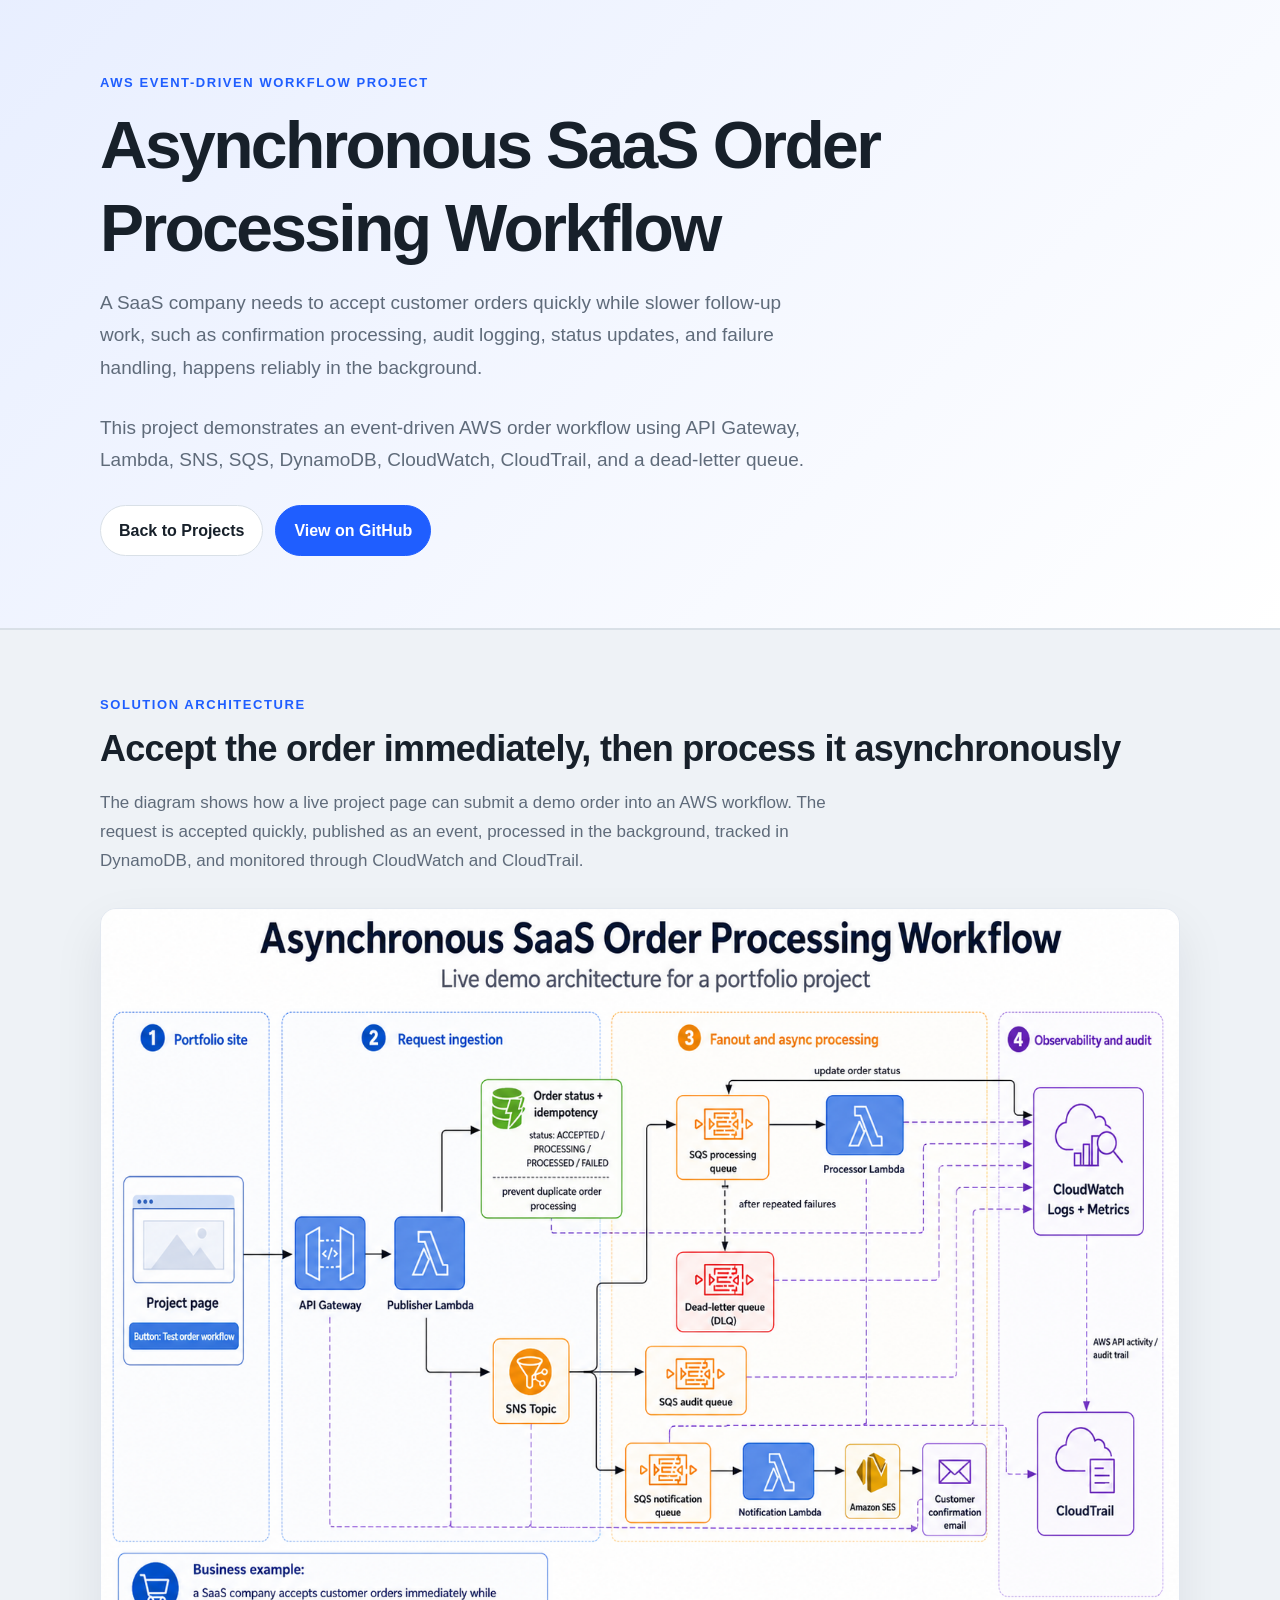
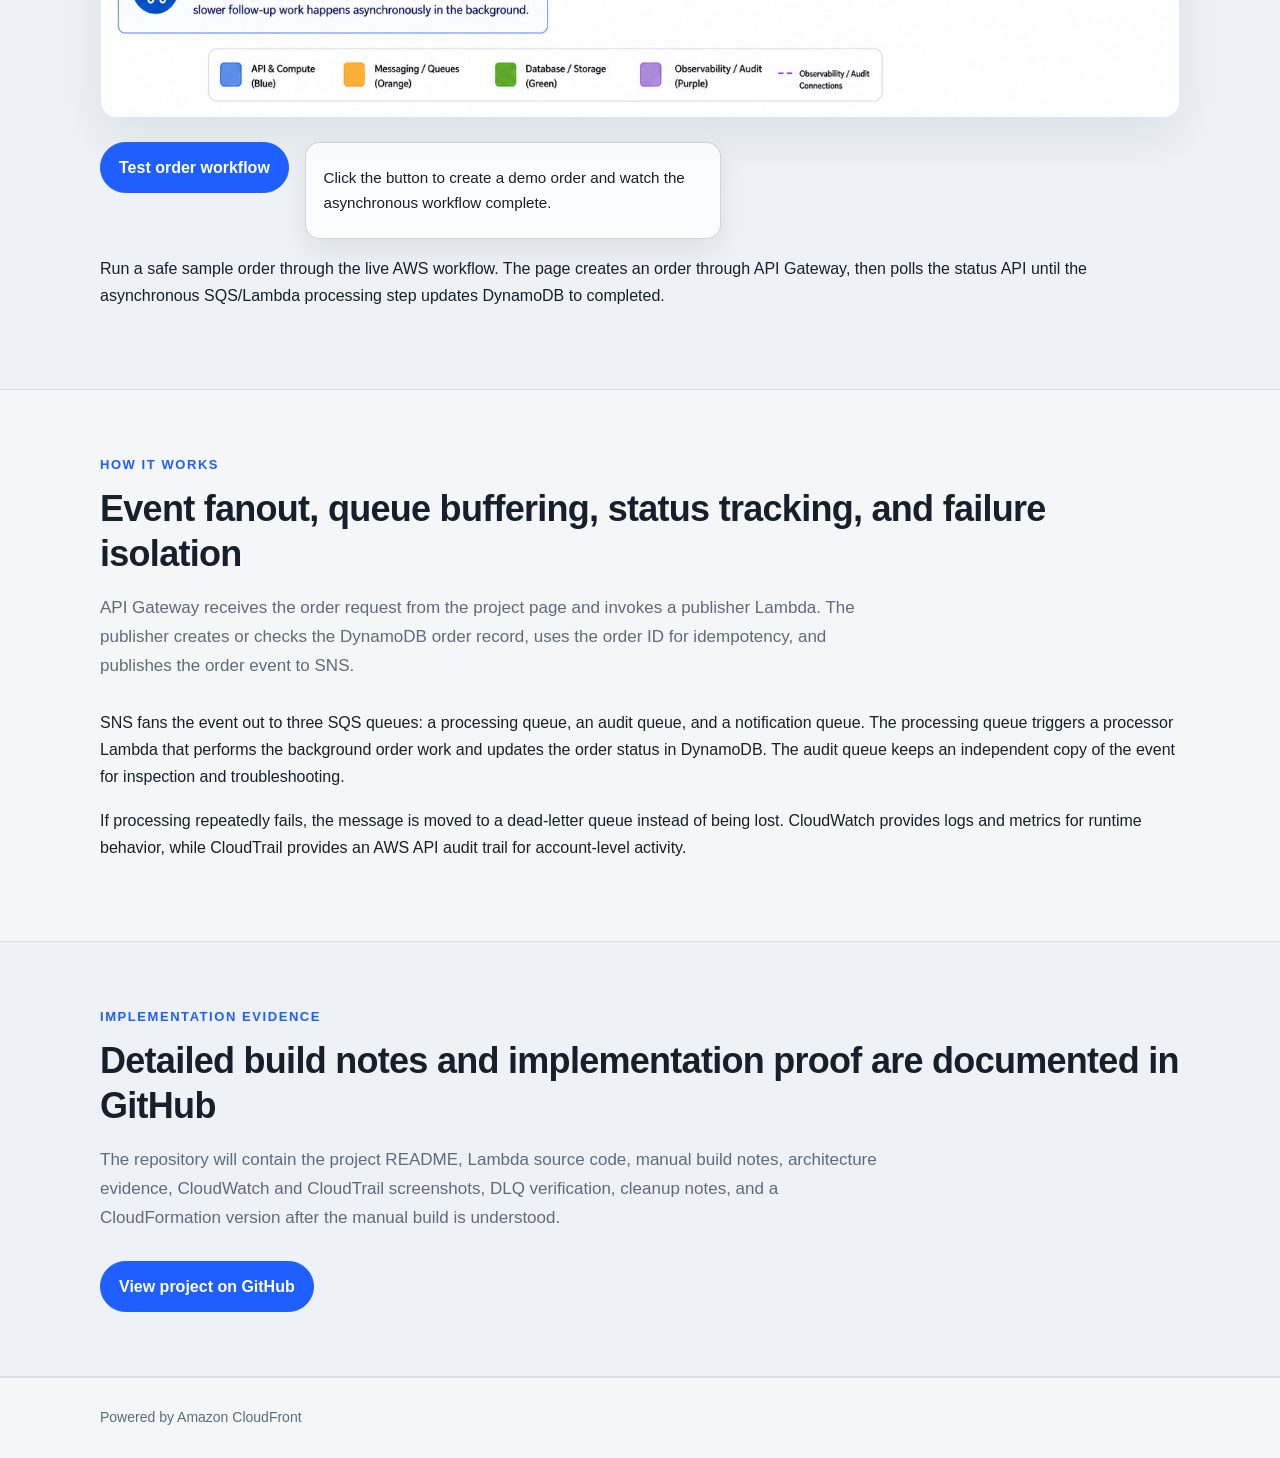
==== website/projects/event-driven-order-processing-workflow/index.html @ 8856a50b "Normalize project 3 page text styling" ====
<!DOCTYPE html>
<html lang="en">
<head>
  <meta charset="UTF-8">
  <meta name="viewport" content="width=device-width, initial-scale=1.0">
  <title>Asynchronous SaaS Order Processing Workflow | AWS / Cloud Operations Portfolio</title>
  <link rel="stylesheet" href="../../style.css">








<style>
  .workflow-demo-panel {
    display: flex;
    align-items: flex-start;
    gap: 1rem;
    flex-wrap: wrap;
    margin: 1.5rem 0 1rem;
  }

  .workflow-demo-button {
    appearance: none;
    border: 0;
    border-radius: 999px;
    background: #2563eb;
    color: #ffffff;
    padding: 0.85rem 1.25rem;
    font: inherit;
    font-size: 0.95rem;
    font-weight: 800;
    line-height: 1;
    cursor: pointer;
    box-shadow: 0 10px 22px rgba(37, 99, 235, 0.24);
    white-space: nowrap;
  }

  .workflow-demo-button:hover {
    background: #1d4ed8;
  }

  .workflow-demo-button:disabled {
    opacity: 0.72;
    cursor: wait;
  }

  .workflow-demo-result {
    width: min(100%, 26rem);
    padding: 1rem 1.1rem;
    border: 1px solid rgba(148, 163, 184, 0.45);
    border-radius: 0.9rem;
    background: rgba(255, 255, 255, 0.78);
    box-shadow: 0 12px 28px rgba(15, 23, 42, 0.08);
  }

  .workflow-demo-result p {
    margin: 0.35rem 0;
    font-size: 0.95rem;
  }

  .demo-result-strong {
    color: #0f172a;
    font-weight: 800;
  }

  .demo-result-error {
    color: #b91c1c;
    font-weight: 700;
  }

  @media (max-width: 720px) {
    .workflow-demo-panel {
      display: block;
    }

    .workflow-demo-button,
    .workflow-demo-result {
      width: 100%;
    }

    .workflow-demo-result {
      margin-top: 0.85rem;
    }
  }
</style>


<style>
  body .project-section p,
  body .project-section li {
    color: var(--muted) !important;
    font-size: 1rem !important;
    line-height: 1.75 !important;
  }

  body .project-section p + p {
    margin-top: 1.35rem !important;
  }
</style>

</head>
<body>
  <header class="site-header">
    <div class="container">
      <p class="eyebrow">AWS Event-Driven Workflow Project</p>

      <h1>Asynchronous SaaS Order Processing Workflow</h1>

      <p class="lead">
        A SaaS company needs to accept customer orders quickly while slower follow-up work,
        such as confirmation processing, audit logging, status updates, and failure handling,
        happens reliably in the background.
      </p>

      <p class="lead">
        This project demonstrates an event-driven AWS order workflow using API Gateway, Lambda,
        SNS, SQS, DynamoDB, CloudWatch, CloudTrail, and a dead-letter queue.
      </p>

      <div class="hero-actions">
        <a href="../../index.html#projects" class="button secondary">Back to Projects</a>
        <a
          href="https://github.com/lisochronal-glitch/cloud-operations-sprint/tree/main/projects/event-driven-order-processing-workflow"
          class="button primary"
          target="_blank"
          rel="noopener noreferrer"
        >
          View on GitHub
        </a>
      </div>
    </div>
  </header>

  <main>
    <section class="section muted">
      <div class="container">
        <p class="section-label">SOLUTION ARCHITECTURE</p>
        <h2>Accept the order immediately, then process it asynchronously</h2>

        <p class="section-intro">
          The diagram shows how a live project page can submit a demo order into an AWS workflow.
          The request is accepted quickly, published as an event, processed in the background,
          tracked in DynamoDB, and monitored through CloudWatch and CloudTrail.
        </p>

        <img
          src="asynchronous-saas-order-processing-workflow.png"
          alt="Asynchronous SaaS order processing workflow architecture diagram"
          class="project-diagram"
        >

        <div class="workflow-demo-panel">
          <button id="project3-demo-button" class="workflow-demo-button" type="button">
            Test order workflow
          </button>

          <div id="project3-demo-result" class="workflow-demo-result" aria-live="polite">
            <p>Click the button to create a demo order and watch the asynchronous workflow complete.</p>
          </div>
        </div>

        <p>
          Run a safe sample order through the live AWS workflow. The page creates an order through API Gateway,
          then polls the status API until the asynchronous SQS/Lambda processing step updates DynamoDB to completed.
        </p>
      </div>
    </section>

    <section class="section">
      <div class="container">
        <p class="section-label">HOW IT WORKS</p>
        <h2>Event fanout, queue buffering, status tracking, and failure isolation</h2>

        <p class="section-intro">
          API Gateway receives the order request from the project page and invokes a publisher Lambda.
          The publisher creates or checks the DynamoDB order record, uses the order ID for idempotency,
          and publishes the order event to SNS.
        </p>

        <p>
          SNS fans the event out to three SQS queues: a processing queue, an audit queue, and a notification queue. The processing queue triggers a processor Lambda
          that performs the background order work and updates the order status in DynamoDB. The audit
          queue keeps an independent copy of the event for inspection and troubleshooting.
        </p>

        <p>
          If processing repeatedly fails, the message is moved to a dead-letter queue instead of being
          lost. CloudWatch provides logs and metrics for runtime behavior, while CloudTrail provides
          an AWS API audit trail for account-level activity.
        </p>
      </div>
    </section>

    <section class="section muted" id="github">
      <div class="container">
        <p class="section-label">IMPLEMENTATION EVIDENCE</p>
        <h2>Detailed build notes and implementation proof are documented in GitHub</h2>

        <p class="section-intro">
          The repository will contain the project README, Lambda source code, manual build notes,
          architecture evidence, CloudWatch and CloudTrail screenshots, DLQ verification, cleanup
          notes, and a CloudFormation version after the manual build is understood.
        </p>

        <a
          href="https://github.com/lisochronal-glitch/cloud-operations-sprint/tree/main/projects/event-driven-order-processing-workflow"
          class="button primary"
          target="_blank"
          rel="noopener noreferrer"
        >
          View project on GitHub
        </a>
      </div>
    </section>
  </main>

  <footer class="site-footer">
    <div class="container">
      <p>Powered by Amazon CloudFront</p>
    </div>
  </footer>

<script>
  const project3ApiBaseUrl = "https://4grisgfd4l.execute-api.ap-northeast-1.amazonaws.com";
  const project3DemoEnabled = true;

  const project3DemoButton = document.getElementById("project3-demo-button");
  const project3DemoResult = document.getElementById("project3-demo-result");

  function setProject3DemoHtml(lines, isError = false) {
    project3DemoResult.innerHTML = "";
    for (const line of lines) {
      const paragraph = document.createElement("p");
      paragraph.textContent = line.text;
      if (line.strong) paragraph.classList.add("demo-result-strong");
      if (isError) paragraph.classList.add("demo-result-error");
      project3DemoResult.appendChild(paragraph);
    }
  }

  function createDemoOrderId() {
    const randomPart = Math.random().toString(16).slice(2, 8).toUpperCase();
    return `ORD-WEB-${Date.now()}-${randomPart}`;
  }

  async function createDemoOrder(orderId) {
    const response = await fetch(`${project3ApiBaseUrl}/orders`, {
      method: "POST",
      headers: {
        "Content-Type": "application/json"
      },
      body: JSON.stringify({
        orderId,
        idempotencyKey: orderId,
        items: [
          {
            name: "Demo SaaS order from live portfolio page",
            quantity: 1
          }
        ]
      })
    });

    const data = await response.json();

    if (!response.ok) {
      throw new Error(data.message || "Failed to create demo order.");
    }

    return data;
  }

  async function getDemoOrderStatus(orderId) {
    const response = await fetch(`${project3ApiBaseUrl}/orders/${encodeURIComponent(orderId)}`);
    const data = await response.json();

    if (!response.ok) {
      throw new Error(data.message || "Failed to retrieve demo order status.");
    }

    return data;
  }

  async function waitForWorkflowCompletion(orderId) {
    for (let attempt = 1; attempt <= 10; attempt += 1) {
      const status = await getDemoOrderStatus(orderId);

      setProject3DemoHtml([
        { text: "Order confirmed.", strong: true },
        { text: `Order ID: ${orderId}` },
        { text: `Order status: ${status.orderStatus || "UNKNOWN"}` },
        { text: `Background workflow: ${status.backgroundStatus || "UNKNOWN"}` }
      ]);

      if (status.backgroundStatus === "COMPLETED") {
        return status;
      }

      await new Promise((resolve) => setTimeout(resolve, 1500));
    }

    throw new Error("The order was created, but the background workflow did not complete before polling ended.");
  }

  if (project3DemoButton && project3DemoResult) {
    project3DemoButton.addEventListener("click", async () => {
      if (!project3DemoEnabled) {
        setProject3DemoHtml([
          { text: "The live demo is temporarily disabled." }
        ]);
        return;
      }

      const originalButtonText = project3DemoButton.textContent;
      const orderId = createDemoOrderId();

      project3DemoButton.disabled = true;
      project3DemoButton.textContent = "Creating demo order...";

      try {
        setProject3DemoHtml([
          { text: "Creating demo order..." },
          { text: `Order ID: ${orderId}` }
        ]);

        const createdOrder = await createDemoOrder(orderId);

        setProject3DemoHtml([
          { text: "Order confirmed.", strong: true },
          { text: `Order ID: ${createdOrder.orderId || orderId}` },
          { text: `Order status: ${createdOrder.orderStatus || "CONFIRMED"}` },
          { text: `Background workflow: ${createdOrder.backgroundStatus || "PENDING"}` }
        ]);

        await waitForWorkflowCompletion(createdOrder.orderId || orderId);

      } catch (error) {
        setProject3DemoHtml([
          { text: "Demo request failed." },
          { text: error.message }
        ], true);

      } finally {
        project3DemoButton.disabled = false;
        project3DemoButton.textContent = originalButtonText;
      }
    });
  }
</script>

</body>
</html>
---- website/style.css ----
:root {
  --bg: #f4f6f8;
  --panel: #ffffff;
  --text: #17202a;
  --muted: #5f6b7a;
  --line: #d9e0e7;
  --accent: #1f5eff;
  --accent-dark: #1645b8;
  --soft-accent: #eaf0ff;
  --success: #1f8f55;
  --shadow: 0 12px 30px rgba(23, 32, 42, 0.08);
}

* {
  box-sizing: border-box;
}

html {
  scroll-behavior: smooth;
}

body {
  margin: 0;
  font-family: -apple-system, BlinkMacSystemFont, "Segoe UI", "Noto Sans JP", "Hiragino Kaku Gothic ProN", Meiryo, sans-serif;
  background: var(--bg);
  color: var(--text);
  line-height: 1.7;
}

a {
  color: var(--accent);
  text-decoration: none;
}

a:hover {
  text-decoration: underline;
}

a:focus-visible,
button:focus-visible {
  outline: 3px solid rgba(31, 94, 255, 0.28);
  outline-offset: 3px;
}

.container {
  width: min(1080px, calc(100% - 40px));
  margin: 0 auto;
}

.site-header {
  background:
    linear-gradient(135deg, rgba(31, 94, 255, 0.10), rgba(255, 255, 255, 0.85)),
    var(--panel);
  border-bottom: 1px solid var(--line);
  padding: 72px 0;
}

.header-grid {
  display: grid;
  grid-template-columns: 1.6fr 0.9fr;
  gap: 36px;
  align-items: center;
}

.top-line {
  display: flex;
  align-items: center;
  justify-content: space-between;
  gap: 16px;
  flex-wrap: wrap;
  margin-bottom: 12px;
}

.eyebrow,
.section-label {
  margin: 0 0 10px;
  color: var(--accent);
  font-size: 13px;
  font-weight: 800;
  letter-spacing: 0.12em;
  text-transform: uppercase;
}

.top-line .eyebrow {
  margin-bottom: 0;
}

.language-switch {
  display: inline-flex;
  align-items: center;
  gap: 3px;
  padding: 3px;
  background: rgba(255, 255, 255, 0.82);
  border: 1px solid var(--line);
  border-radius: 999px;
  box-shadow: 0 6px 18px rgba(23, 32, 42, 0.06);
}

.lang-button {
  border: 0;
  border-radius: 999px;
  padding: 6px 11px;
  background: transparent;
  color: var(--muted);
  font: inherit;
  font-size: 12px;
  font-weight: 800;
  line-height: 1;
  cursor: pointer;
}

.lang-button:hover {
  color: var(--text);
  background: var(--soft-accent);
}

.lang-button.active {
  color: white;
  background: var(--accent);
}

h1,
h2,
h3 {
  line-height: 1.25;
}

h1 {
  margin: 0 0 18px;
  font-size: clamp(42px, 6vw, 66px);
  letter-spacing: -0.04em;
}

h2 {
  margin: 0 0 18px;
  font-size: clamp(26px, 3vw, 36px);
  letter-spacing: -0.02em;
}

.two-column h2 {
  font-size: clamp(24px, 2.6vw, 32px);
}

h3 {
  margin: 0 0 10px;
  font-size: 18px;
}

p {
  margin-top: 0;
}

.lead {
  max-width: 720px;
  margin: 0 0 28px;
  color: var(--muted);
  font-size: 19px;
}

.hero-actions {
  display: flex;
  gap: 12px;
  flex-wrap: wrap;
}

.button {
  display: inline-block;
  border-radius: 999px;
  padding: 11px 18px;
  font-weight: 700;
  border: 1px solid var(--line);
}

.button.primary {
  background: var(--accent);
  color: white;
  border-color: var(--accent);
}

.button.primary:hover {
  background: var(--accent-dark);
  text-decoration: none;
}

.button.secondary {
  background: white;
  color: var(--text);
}

.button.secondary:hover {
  border-color: var(--accent);
  text-decoration: none;
}

.profile-card,
.card,
.project-main,
.status-card,
.background-card,
.contact-panel {
  background: var(--panel);
  border: 1px solid var(--line);
  border-radius: 18px;
  box-shadow: var(--shadow);
}

.profile-card {
  padding: 26px;
}

.profile-card h2 {
  font-size: 20px;
  margin-bottom: 18px;
}

.profile-card dl {
  margin: 0;
}

.profile-card div {
  padding: 14px 0;
  border-top: 1px solid var(--line);
}

.profile-card div:first-child {
  border-top: 0;
  padding-top: 0;
}

.profile-card dt {
  color: var(--muted);
  font-size: 13px;
  font-weight: 700;
  text-transform: uppercase;
}

.profile-card dd {
  margin: 4px 0 0;
  font-weight: 700;
}

.section {
  padding: 64px 0;
}

.section.muted {
  background: #eef2f6;
  border-top: 1px solid var(--line);
  border-bottom: 1px solid var(--line);
}

#contact {
  padding: 44px 0;
}

#contact .container {
  max-width: 760px;
}

.two-column {
  display: grid;
  grid-template-columns: 0.9fr 1.4fr;
  gap: 46px;
}

.two-column p:last-child {
  margin-bottom: 0;
}

.section-intro {
  max-width: 780px;
  color: var(--muted);
  margin-bottom: 28px;
  font-size: 17px;
}

.card-grid {
  display: grid;
  grid-template-columns: repeat(4, 1fr);
  gap: 18px;
}

.card {
  padding: 24px;
  display: flex;
  flex-direction: column;
}

.card {
  padding: 24px;
}

.card p,
.project-main p,
.status-card p,
.background-card p {
  color: var(--muted);
  margin-bottom: 0;
}

.project-layout {
  display: grid;
  grid-template-columns: 1.4fr 0.8fr;
  gap: 22px;
}

.project-main,
.status-card {
  padding: 28px;
}

.check-list,
.plain-list {
  padding-left: 0;
  list-style: none;
  margin: 0;
}

.check-list li,
.plain-list li {
  position: relative;
  padding-left: 28px;
  margin-bottom: 13px;
}

.check-list li:last-child,
.plain-list li:last-child {
  margin-bottom: 0;
}

.check-list li::before {
  content: "✓";
  position: absolute;
  left: 0;
  top: 0;
  color: var(--success);
  font-weight: 900;
}

.plain-list li::before {
  content: "•";
  position: absolute;
  left: 4px;
  top: 0;
  color: var(--accent);
  font-weight: 900;
}

.timeline {
  margin: 0;
  padding-left: 22px;
}

.timeline li {
  margin-bottom: 10px;
  color: var(--muted);
}

.timeline li.done {
  color: var(--text);
  font-weight: 700;
}

.timeline li.done::marker {
  color: var(--success);
}

.skill-list {
  display: grid;
  grid-template-columns: repeat(2, 1fr);
  gap: 18px;
}

.skill-list div {
  background: var(--panel);
  border: 1px solid var(--line);
  border-radius: 16px;
  padding: 24px;
}

.skill-list p {
  color: var(--muted);
  margin: 0;
}

.background-card {
  padding: 26px;
  margin-bottom: 18px;
}

.background-card:last-child {
  margin-bottom: 0;
}

.contact-panel {
  padding: 24px 32px;
  display: flex;
  flex-direction: column;
  align-items: flex-start;
  gap: 14px;
}

.contact-panel h2 {
  margin-bottom: 0;
}

.contact-links {
  display: flex;
  flex-wrap: wrap;
  justify-content: flex-start;
  gap: 10px;
}

.contact-links a {
  background: var(--soft-accent);
  border: 1px solid #c7d5ff;
  border-radius: 12px;
  padding: 8px 14px;
  font-weight: 700;
  white-space: nowrap;
  text-align: center;
}

.contact-links a:hover {
  background: #dfe8ff;
  text-decoration: none;
}

.site-footer {
  padding: 28px 0;
  color: var(--muted);
  font-size: 14px;
  border-top: 1px solid var(--line);
}

.site-footer p {
  margin: 0;
}

.footer-counter {
  margin-left: 0.75rem;
  white-space: nowrap;
}

.footer-separator {
  opacity: 0.5;
  margin: 0 0.35rem;
}

@media (max-width: 860px) {
  .header-grid,
  .two-column,
  .project-layout,
  .card-grid,
  .skill-list {
    grid-template-columns: 1fr;
  }

  .site-header {
    padding: 48px 0;
  }

  .section {
    padding: 44px 0;
  }

}

@media (max-width: 520px) {
  .container {
    width: min(100% - 28px, 1080px);
  }

  h1 {
    font-size: clamp(38px, 13vw, 52px);
  }

  .lead {
    font-size: 17px;
  }

  .button {
    width: 100%;
    text-align: center;
  }

  .language-switch {
    margin-top: 2px;
  }
}

.badge-link {
    display: inline-flex;
    margin-top: auto;
    padding-top: 1rem;
    font-size: 0.85rem;
    font-weight: 700;
    color: #2563eb;
    text-decoration: none;
    align-self: flex-start;
}

.badge-link:hover {
    text-decoration: underline;
}

/* Project detail pages */

.project-detail-hero {
  max-width: 960px;
  margin: 0 auto;
  padding: 5rem 1.5rem 3rem;
}

.project-detail-hero h1 {
  margin-bottom: 1rem;
}

.project-lead {
  max-width: 760px;
  font-size: 1.1rem;
  line-height: 1.7;
}

.project-actions {
  display: flex;
  gap: 1rem;
  flex-wrap: wrap;
  margin-top: 2rem;
}

.project-summary-grid {
  max-width: 960px;
  margin: 0 auto;
  padding: 0 1.5rem 2rem;
  display: grid;
  grid-template-columns: repeat(2, minmax(0, 1fr));
  gap: 1rem;
}

.summary-card {
  padding: 1.25rem;
  border-radius: 1rem;
  border: 1px solid rgba(148, 163, 184, 0.25);
  background: rgba(15, 23, 42, 0.35);
}

.summary-card h2 {
  font-size: 1rem;
  margin-bottom: 0.5rem;
}

.project-section {
  max-width: 960px;
  margin: 0 auto;
  padding: 2rem 1.5rem;
}

.project-section h2 {
  margin-bottom: 0.75rem;
}

.project-section p,
.project-section li {
  line-height: 1.7;
}

.project-section ul {
  padding-left: 1.25rem;
}

@media (max-width: 700px) {
  .project-summary-grid {
    grid-template-columns: 1fr;
  }

  .project-detail-hero {
    padding-top: 3rem;
  }
}

.project-diagram {
  width: 100%;
  max-width: 1100px;
  display: block;
  margin: 2rem auto 0;
  border-radius: 1rem;
  border: 1px solid #e2e8f0;
  box-shadow: 0 20px 50px rgba(15, 23, 42, 0.08);
}

.project-links {
  display: flex;
  gap: 1rem;
  flex-wrap: wrap;
  margin-top: 1rem;
}

.project-links a {
  font-weight: 700;
  color: #2563eb;
  text-decoration: none;
}

.project-links a:hover {
  text-decoration: underline;
}

.section-bordered {
  border-top: 1px solid var(--line);
}

/* Project 3 live demo button: match normal portfolio buttons */
html body #project3-demo-button.workflow-demo-button {
  display: inline-block !important;
  width: auto !important;
  height: auto !important;
  min-width: 0 !important;
  min-height: 0 !important;
  max-width: none !important;
  max-height: none !important;
  border-radius: 999px !important;
  padding: 11px 18px !important;
  font: inherit !important;
  font-weight: 700 !important;
  line-height: 1.7 !important;
  border: 1px solid var(--accent) !important;
  background: var(--accent) !important;
  color: white !important;
  box-shadow: none !important;
  cursor: pointer !important;
  white-space: nowrap !important;
  text-align: center !important;
}

html body #project3-demo-button.workflow-demo-button:hover {
  background: var(--accent-dark) !important;
  text-decoration: none !important;
}

html body #project3-demo-button.workflow-demo-button:disabled {
  opacity: 0.72 !important;
  cursor: wait !important;
}


/* Project 3 text polish start */
.project-section p {
  color: var(--muted);
  font-size: 1rem;
  line-height: 1.75;
  max-width: 980px;
}

.project-section p + p {
  margin-top: 1.35rem;
}
/* Project 3 text polish end */
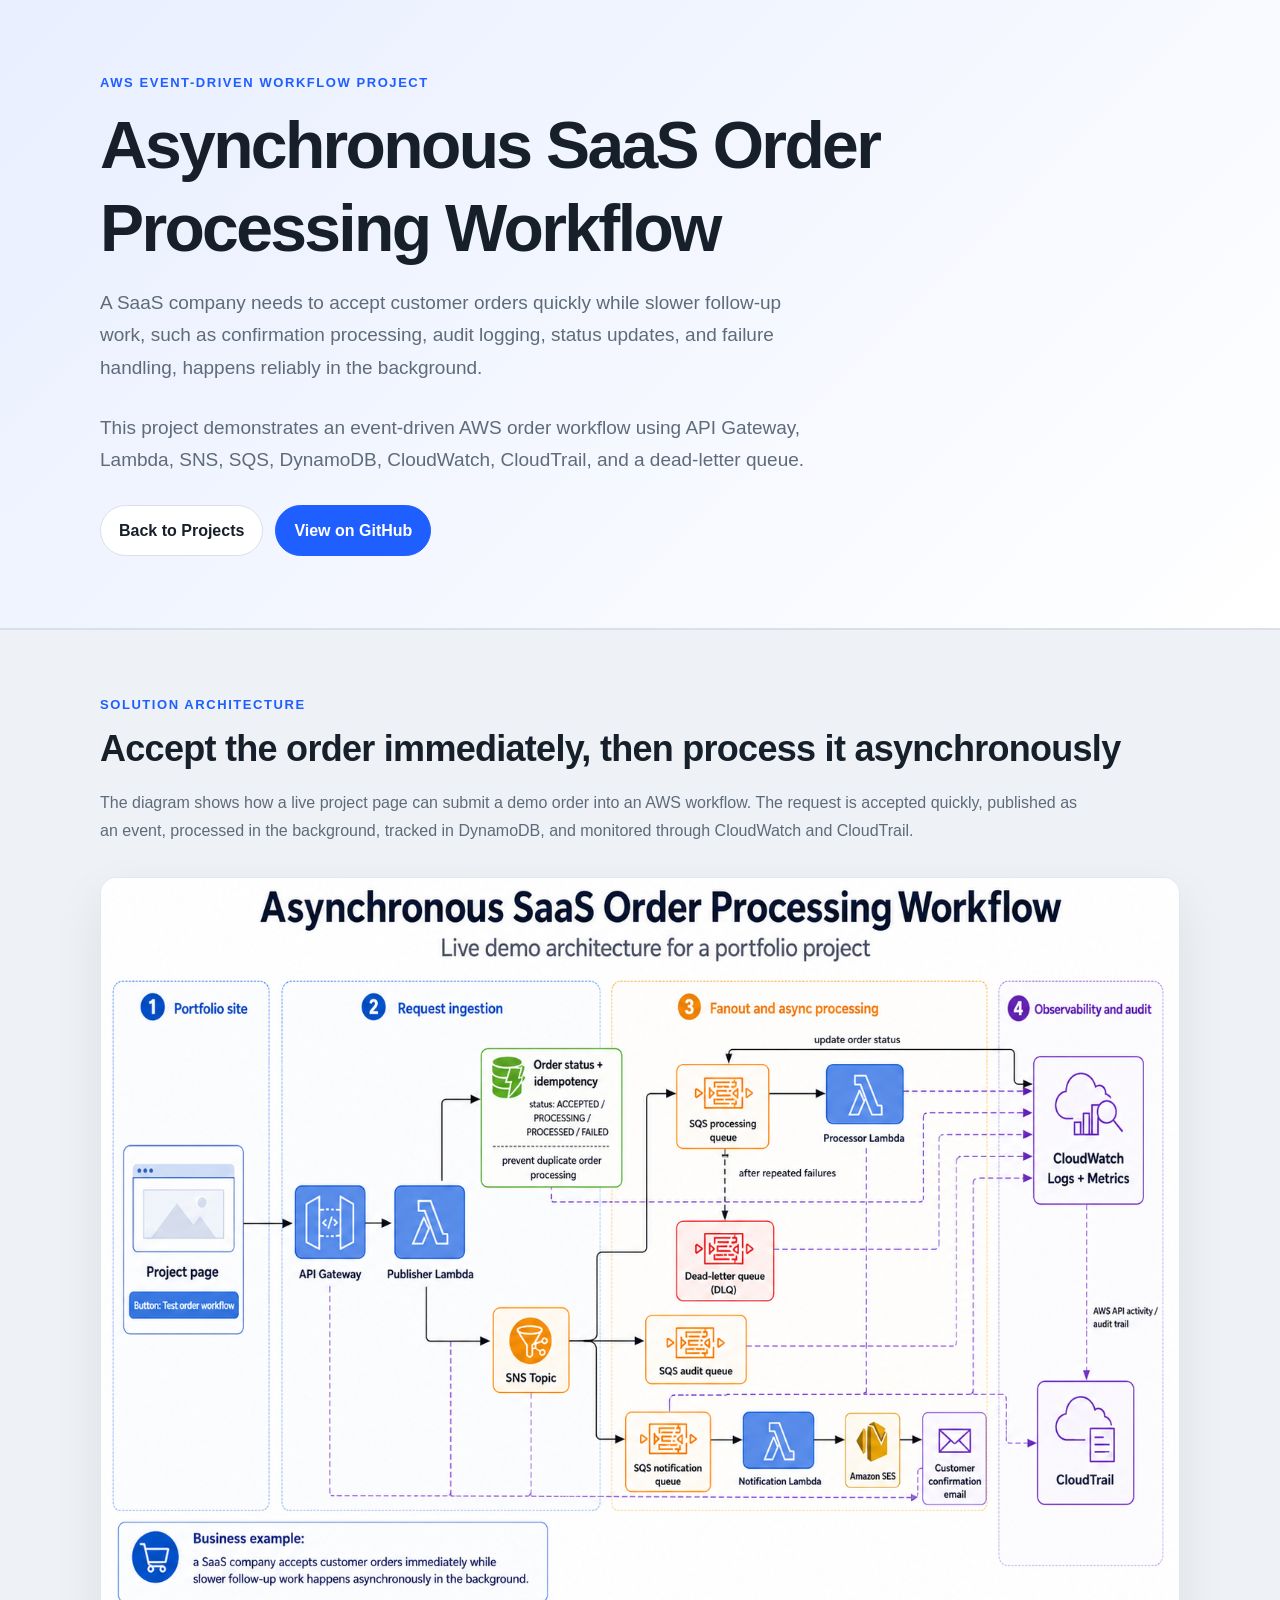
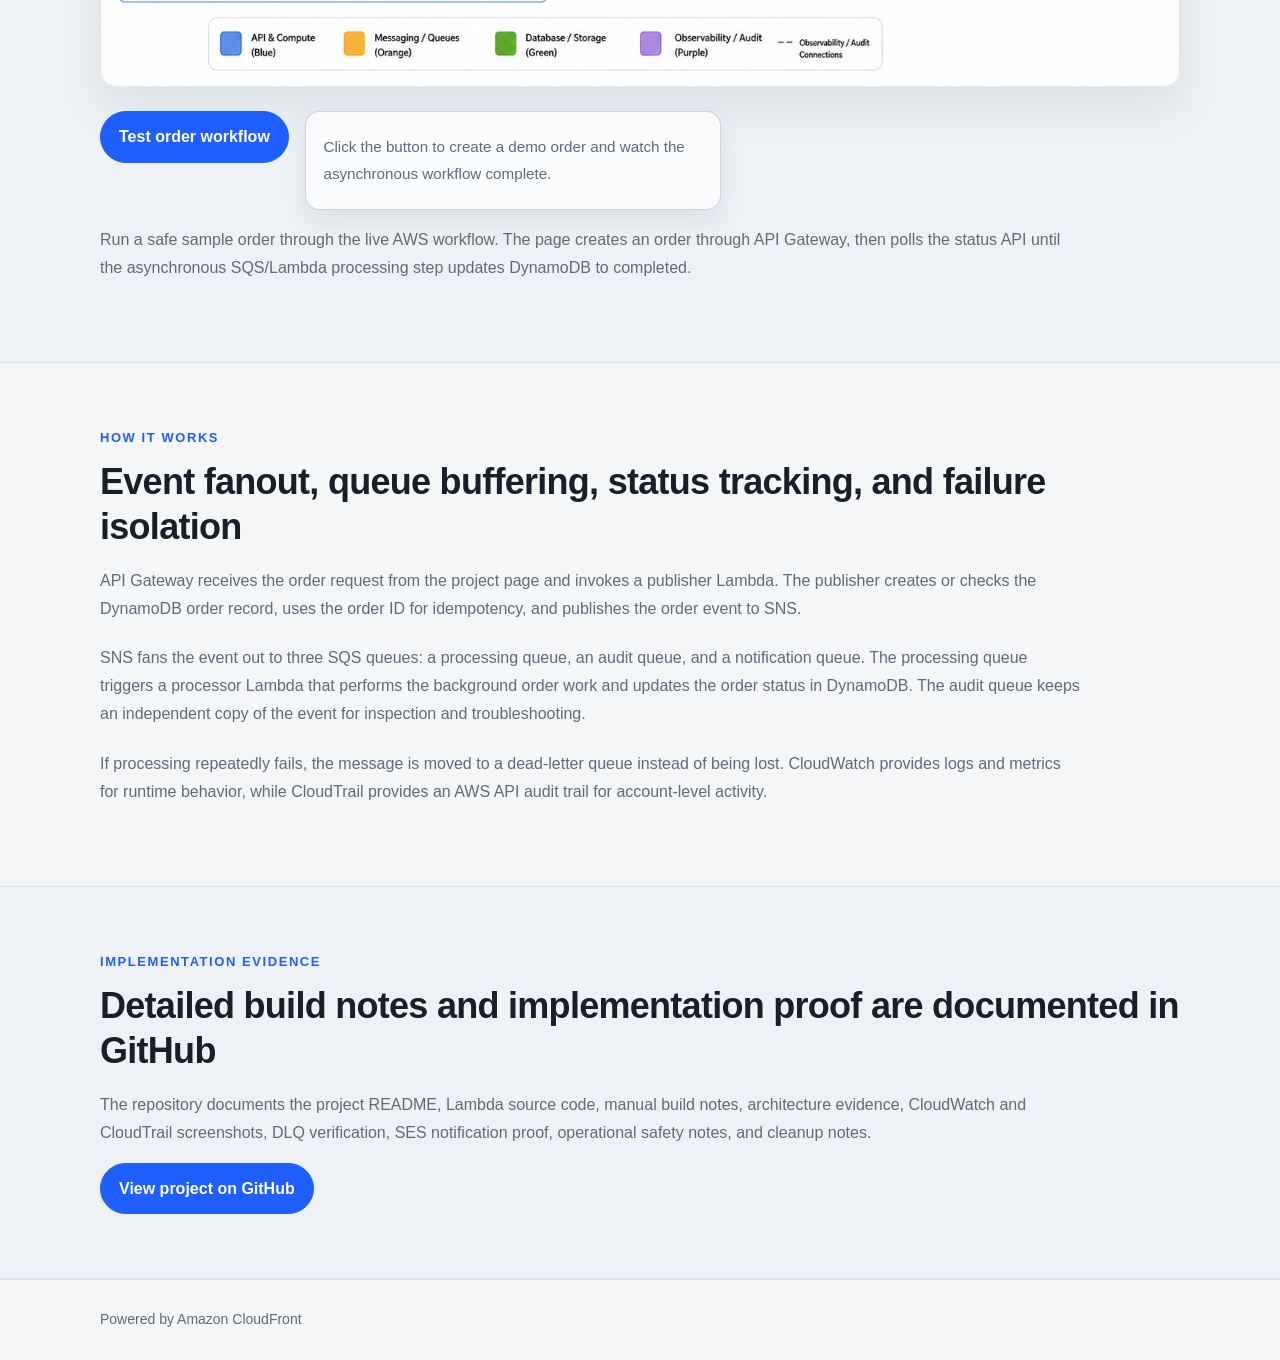
==== commit 5f3af0ed: "Clean up project 3 page text" ====
--- a/website/projects/event-driven-order-processing-workflow/index.html
+++ b/website/projects/event-driven-order-processing-workflow/index.html
@@ -86,21 +86,6 @@
     }
   }
 </style>
-
-
-<style>
-  body .project-section p,
-  body .project-section li {
-    color: var(--muted) !important;
-    font-size: 1rem !important;
-    line-height: 1.75 !important;
-  }
-
-  body .project-section p + p {
-    margin-top: 1.35rem !important;
-  }
-</style>
-
 </head>
 <body>
   <header class="site-header">
@@ -140,11 +125,9 @@
         <p class="section-label">SOLUTION ARCHITECTURE</p>
         <h2>Accept the order immediately, then process it asynchronously</h2>
 
-        <p class="section-intro">
-          The diagram shows how a live project page can submit a demo order into an AWS workflow.
+        <p class="project-copy-text">The diagram shows how a live project page can submit a demo order into an AWS workflow.
           The request is accepted quickly, published as an event, processed in the background,
-          tracked in DynamoDB, and monitored through CloudWatch and CloudTrail.
-        </p>
+          tracked in DynamoDB, and monitored through CloudWatch and CloudTrail.</p>
 
         <img
           src="asynchronous-saas-order-processing-workflow.png"
@@ -158,14 +141,12 @@
           </button>
 
           <div id="project3-demo-result" class="workflow-demo-result" aria-live="polite">
-            <p>Click the button to create a demo order and watch the asynchronous workflow complete.</p>
+            <p class="project-copy-text">Click the button to create a demo order and watch the asynchronous workflow complete.</p>
           </div>
         </div>
 
-        <p>
-          Run a safe sample order through the live AWS workflow. The page creates an order through API Gateway,
-          then polls the status API until the asynchronous SQS/Lambda processing step updates DynamoDB to completed.
-        </p>
+        <p class="project-copy-text">Run a safe sample order through the live AWS workflow. The page creates an order through API Gateway,
+          then polls the status API until the asynchronous SQS/Lambda processing step updates DynamoDB to completed.</p>
       </div>
     </section>
 
@@ -174,23 +155,17 @@
         <p class="section-label">HOW IT WORKS</p>
         <h2>Event fanout, queue buffering, status tracking, and failure isolation</h2>
 
-        <p class="section-intro">
-          API Gateway receives the order request from the project page and invokes a publisher Lambda.
+        <p class="project-copy-text">API Gateway receives the order request from the project page and invokes a publisher Lambda.
           The publisher creates or checks the DynamoDB order record, uses the order ID for idempotency,
-          and publishes the order event to SNS.
-        </p>
-
-        <p>
-          SNS fans the event out to three SQS queues: a processing queue, an audit queue, and a notification queue. The processing queue triggers a processor Lambda
+          and publishes the order event to SNS.</p>
+
+        <p class="project-copy-text">SNS fans the event out to three SQS queues: a processing queue, an audit queue, and a notification queue. The processing queue triggers a processor Lambda
           that performs the background order work and updates the order status in DynamoDB. The audit
-          queue keeps an independent copy of the event for inspection and troubleshooting.
-        </p>
-
-        <p>
-          If processing repeatedly fails, the message is moved to a dead-letter queue instead of being
+          queue keeps an independent copy of the event for inspection and troubleshooting.</p>
+
+        <p class="project-copy-text">If processing repeatedly fails, the message is moved to a dead-letter queue instead of being
           lost. CloudWatch provides logs and metrics for runtime behavior, while CloudTrail provides
-          an AWS API audit trail for account-level activity.
-        </p>
+          an AWS API audit trail for account-level activity.</p>
       </div>
     </section>
 
@@ -199,11 +174,7 @@
         <p class="section-label">IMPLEMENTATION EVIDENCE</p>
         <h2>Detailed build notes and implementation proof are documented in GitHub</h2>
 
-        <p class="section-intro">
-          The repository will contain the project README, Lambda source code, manual build notes,
-          architecture evidence, CloudWatch and CloudTrail screenshots, DLQ verification, cleanup
-          notes, and a CloudFormation version after the manual build is understood.
-        </p>
+        <p class="project-copy-text">The repository documents the project README, Lambda source code, manual build notes, architecture evidence, CloudWatch and CloudTrail screenshots, DLQ verification, SES notification proof, operational safety notes, and cleanup notes.</p>
 
         <a
           href="https://github.com/lisochronal-glitch/cloud-operations-sprint/tree/main/projects/event-driven-order-processing-workflow"
--- a/website/style.css
+++ b/website/style.css
@@ -644,16 +644,15 @@
 }
 
 
-/* Project 3 text polish start */
-.project-section p {
-  color: var(--muted);
+/* Project detail body copy */
+.project-copy-text {
+  color: var(--muted) !important;
   font-size: 1rem;
   line-height: 1.75;
   max-width: 980px;
 }
 
-.project-section p + p {
+.project-copy-text + .project-copy-text {
   margin-top: 1.35rem;
 }
-/* Project 3 text polish end */
-
+
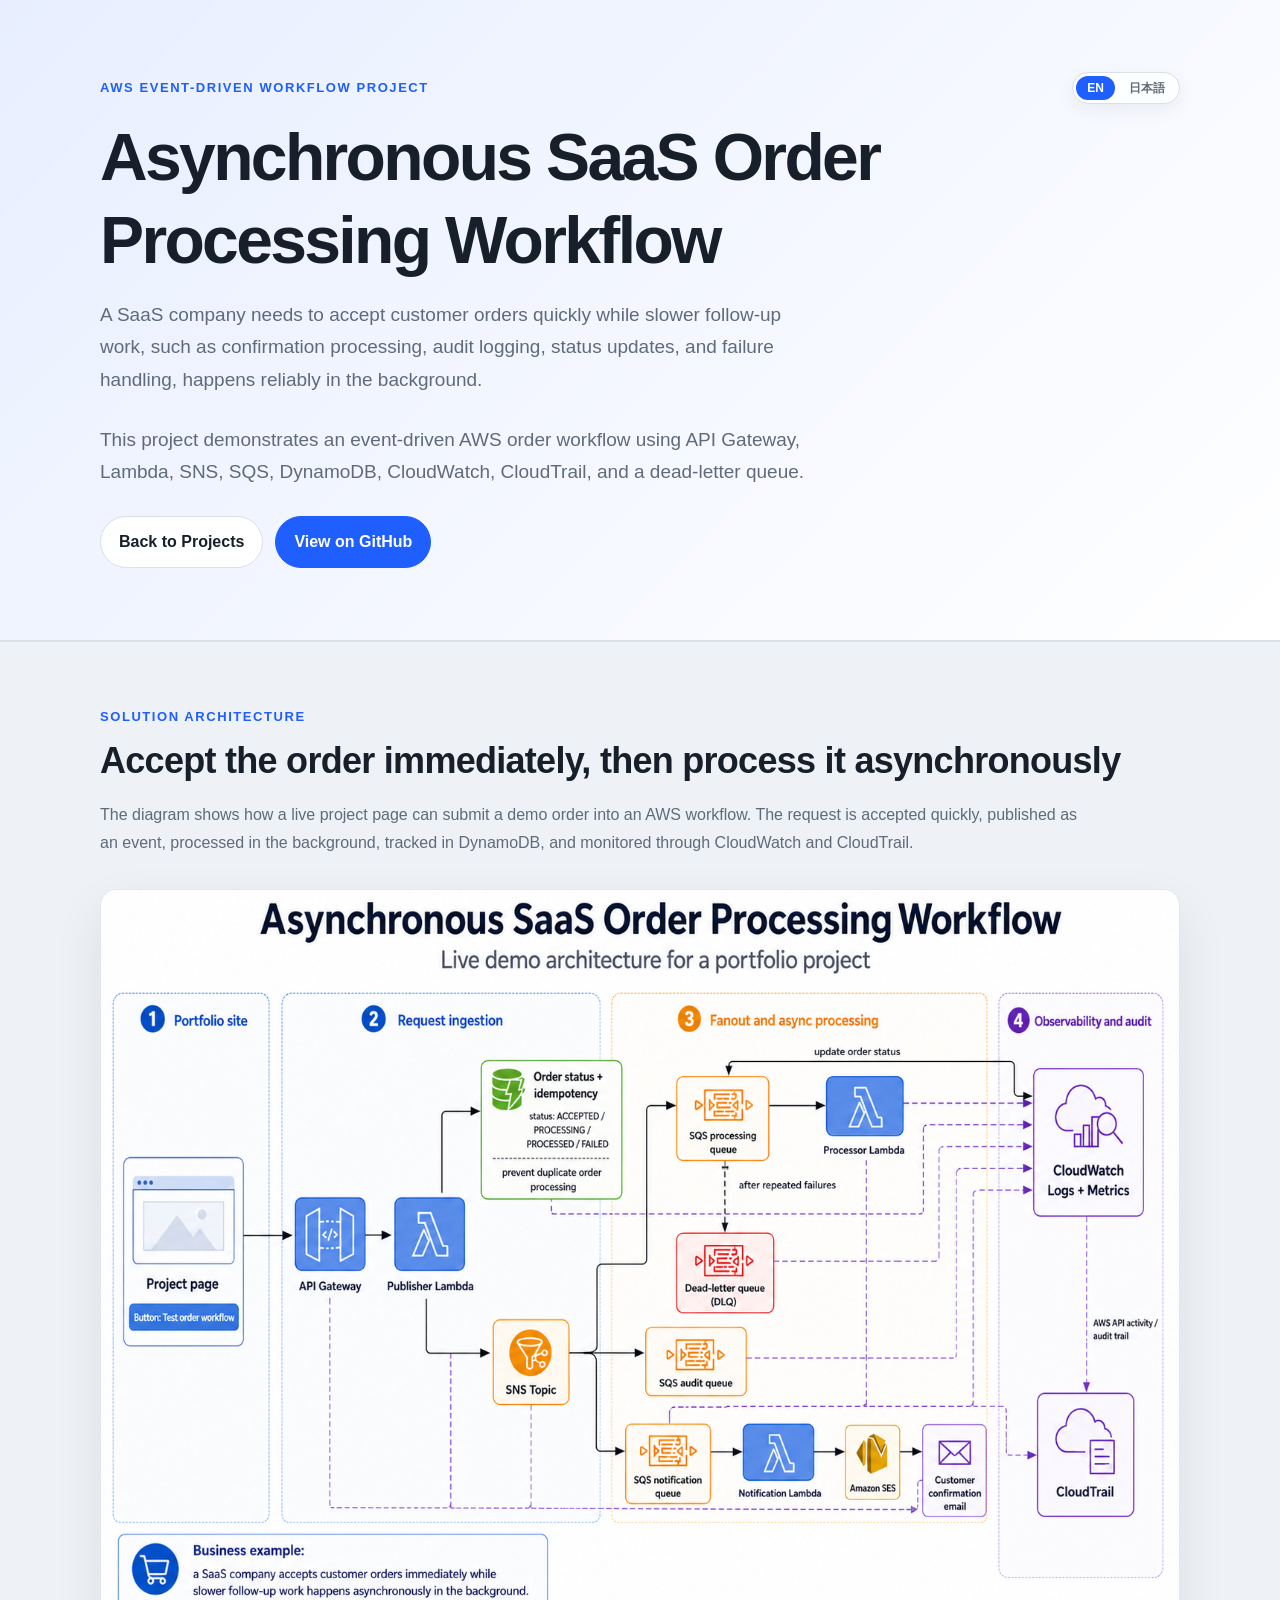
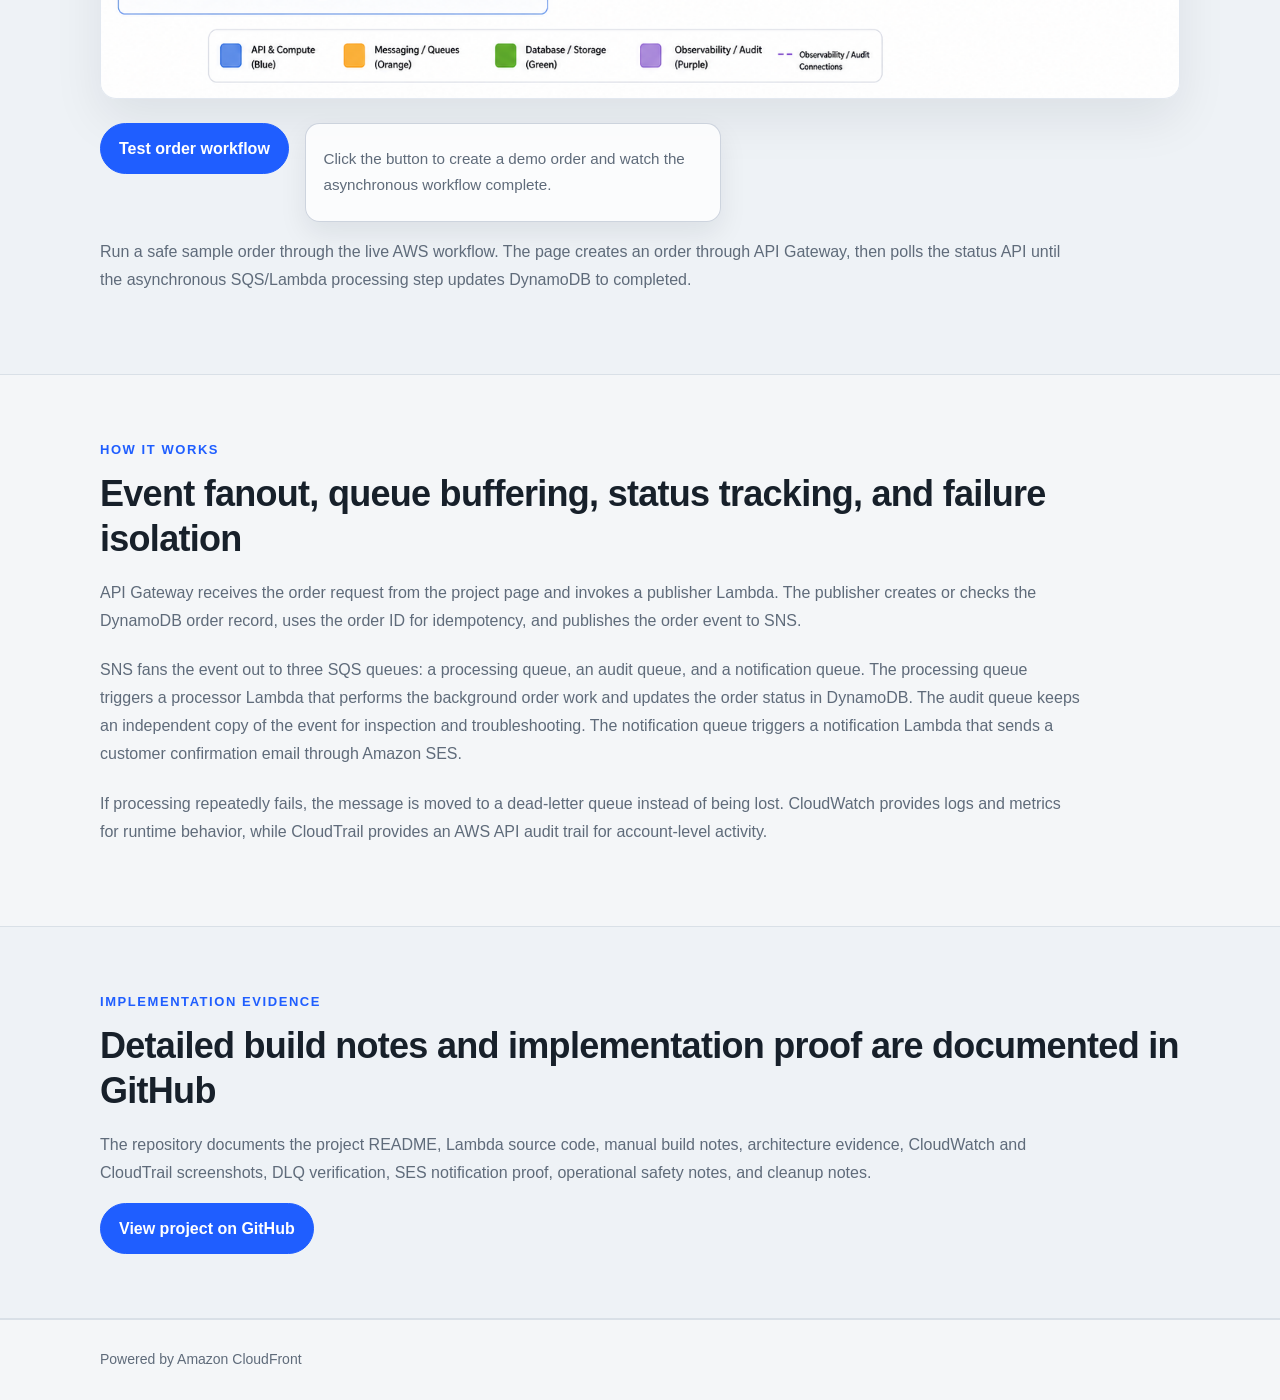
==== commit 44a0add9: "Add shared language switch to project 3 page" ====
--- a/website/projects/event-driven-order-processing-workflow/index.html
+++ b/website/projects/event-driven-order-processing-workflow/index.html
@@ -87,18 +87,20 @@
   }
 </style>
 </head>
-<body>
+<body data-page-title-key="project3.pageTitle">
   <header class="site-header">
     <div class="container">
-      <p class="eyebrow">AWS Event-Driven Workflow Project</p>
-
-      <h1>Asynchronous SaaS Order Processing Workflow</h1>
-
-      <p class="lead">
-        A SaaS company needs to accept customer orders quickly while slower follow-up work,
-        such as confirmation processing, audit logging, status updates, and failure handling,
-        happens reliably in the background.
-      </p>
+      <div class="top-line">
+        <p class="eyebrow" data-i18n="project3.eyebrow">AWS EVENT-DRIVEN WORKFLOW PROJECT</p>
+        <div class="language-switch" aria-label="Language selection">
+          <button type="button" class="lang-button active" data-lang="en">EN</button>
+          <button type="button" class="lang-button" data-lang="ja">日本語</button>
+        </div>
+      </div>
+
+      <h1 data-i18n="project3.title">Asynchronous SaaS Order Processing Workflow</h1>
+
+      <p class="lead" data-i18n="project3.lead1">A SaaS company needs to accept customer orders quickly while slower follow-up work, such as confirmation processing, audit logging, status updates, and failure handling, happens reliably in the background.</p>
 
       <p class="lead">
         This project demonstrates an event-driven AWS order workflow using API Gateway, Lambda,
@@ -106,15 +108,13 @@
       </p>
 
       <div class="hero-actions">
-        <a href="../../index.html#projects" class="button secondary">Back to Projects</a>
+        <a href="../../index.html#projects" class="button secondary" data-i18n="project3.backButton">Back to Projects</a>
         <a
           href="https://github.com/lisochronal-glitch/cloud-operations-sprint/tree/main/projects/event-driven-order-processing-workflow"
           class="button primary"
           target="_blank"
           rel="noopener noreferrer"
-        >
-          View on GitHub
-        </a>
+         data-i18n="project3.githubButton">View on GitHub</a>
       </div>
     </div>
   </header>
@@ -122,8 +122,8 @@
   <main>
     <section class="section muted">
       <div class="container">
-        <p class="section-label">SOLUTION ARCHITECTURE</p>
-        <h2>Accept the order immediately, then process it asynchronously</h2>
+        <p class="section-label" data-i18n="project3.solutionLabel">SOLUTION ARCHITECTURE</p>
+        <h2 data-i18n="project3.solutionHeading">Accept the order immediately, then process it asynchronously</h2>
 
         <p class="project-copy-text">The diagram shows how a live project page can submit a demo order into an AWS workflow.
           The request is accepted quickly, published as an event, processed in the background,
@@ -136,61 +136,50 @@
         >
 
         <div class="workflow-demo-panel">
-          <button id="project3-demo-button" class="workflow-demo-button" type="button">
-            Test order workflow
-          </button>
+          <button id="project3-demo-button" class="workflow-demo-button" type="button" data-i18n="project3.demoButton">Test order workflow</button>
 
           <div id="project3-demo-result" class="workflow-demo-result" aria-live="polite">
-            <p class="project-copy-text">Click the button to create a demo order and watch the asynchronous workflow complete.</p>
+            <p class="project-copy-text" data-i18n="project3.demoPrompt">Click the button to create a demo order and watch the asynchronous workflow complete.</p>
           </div>
         </div>
 
-        <p class="project-copy-text">Run a safe sample order through the live AWS workflow. The page creates an order through API Gateway,
-          then polls the status API until the asynchronous SQS/Lambda processing step updates DynamoDB to completed.</p>
+        <p class="project-copy-text" data-i18n="project3.demoText">Run a safe sample order through the live AWS workflow. The page creates an order through API Gateway, then polls the status API until the asynchronous SQS/Lambda processing step updates DynamoDB to completed.</p>
       </div>
     </section>
 
     <section class="section">
       <div class="container">
-        <p class="section-label">HOW IT WORKS</p>
-        <h2>Event fanout, queue buffering, status tracking, and failure isolation</h2>
-
-        <p class="project-copy-text">API Gateway receives the order request from the project page and invokes a publisher Lambda.
-          The publisher creates or checks the DynamoDB order record, uses the order ID for idempotency,
-          and publishes the order event to SNS.</p>
-
-        <p class="project-copy-text">SNS fans the event out to three SQS queues: a processing queue, an audit queue, and a notification queue. The processing queue triggers a processor Lambda
-          that performs the background order work and updates the order status in DynamoDB. The audit
-          queue keeps an independent copy of the event for inspection and troubleshooting.</p>
-
-        <p class="project-copy-text">If processing repeatedly fails, the message is moved to a dead-letter queue instead of being
-          lost. CloudWatch provides logs and metrics for runtime behavior, while CloudTrail provides
-          an AWS API audit trail for account-level activity.</p>
+        <p class="section-label" data-i18n="project3.howLabel">HOW IT WORKS</p>
+        <h2 data-i18n="project3.howHeading">Event fanout, queue buffering, status tracking, and failure isolation</h2>
+
+        <p class="project-copy-text" data-i18n="project3.howText1">API Gateway receives the order request from the project page and invokes a publisher Lambda. The publisher creates or checks the DynamoDB order record, uses the order ID for idempotency, and publishes the order event to SNS.</p>
+
+        <p class="project-copy-text" data-i18n="project3.howText2">SNS fans the event out to three SQS queues: a processing queue, an audit queue, and a notification queue. The processing queue triggers a processor Lambda that performs the background order work and updates the order status in DynamoDB. The audit queue keeps an independent copy of the event for inspection and troubleshooting. The notification queue triggers a notification Lambda that sends a customer confirmation email through Amazon SES.</p>
+
+        <p class="project-copy-text" data-i18n="project3.howText3">If processing repeatedly fails, the message is moved to a dead-letter queue instead of being lost. CloudWatch provides logs and metrics for runtime behavior, while CloudTrail provides an AWS API audit trail for account-level activity.</p>
       </div>
     </section>
 
     <section class="section muted" id="github">
       <div class="container">
-        <p class="section-label">IMPLEMENTATION EVIDENCE</p>
-        <h2>Detailed build notes and implementation proof are documented in GitHub</h2>
-
-        <p class="project-copy-text">The repository documents the project README, Lambda source code, manual build notes, architecture evidence, CloudWatch and CloudTrail screenshots, DLQ verification, SES notification proof, operational safety notes, and cleanup notes.</p>
+        <p class="section-label" data-i18n="project3.evidenceLabel">IMPLEMENTATION EVIDENCE</p>
+        <h2 data-i18n="project3.evidenceHeading">Detailed build notes and implementation proof are documented in GitHub</h2>
+
+        <p class="project-copy-text" data-i18n="project3.evidenceText">The repository documents the project README, Lambda source code, manual build notes, architecture evidence, CloudWatch and CloudTrail screenshots, DLQ verification, SES notification proof, operational safety notes, and cleanup notes.</p>
 
         <a
           href="https://github.com/lisochronal-glitch/cloud-operations-sprint/tree/main/projects/event-driven-order-processing-workflow"
           class="button primary"
           target="_blank"
           rel="noopener noreferrer"
-        >
-          View project on GitHub
-        </a>
+         data-i18n="project3.viewProjectGithub">View project on GitHub</a>
       </div>
     </section>
   </main>
 
   <footer class="site-footer">
     <div class="container">
-      <p>Powered by Amazon CloudFront</p>
+      <p data-i18n="project3.footer">Powered by Amazon CloudFront</p>
     </div>
   </footer>
 
@@ -321,6 +310,6 @@
     });
   }
 </script>
-
+  <script src="../../script.js"></script>
 </body>
 </html>
--- a/website/style.css
+++ b/website/style.css
@@ -655,4 +655,3 @@
 .project-copy-text + .project-copy-text {
   margin-top: 1.35rem;
 }
-
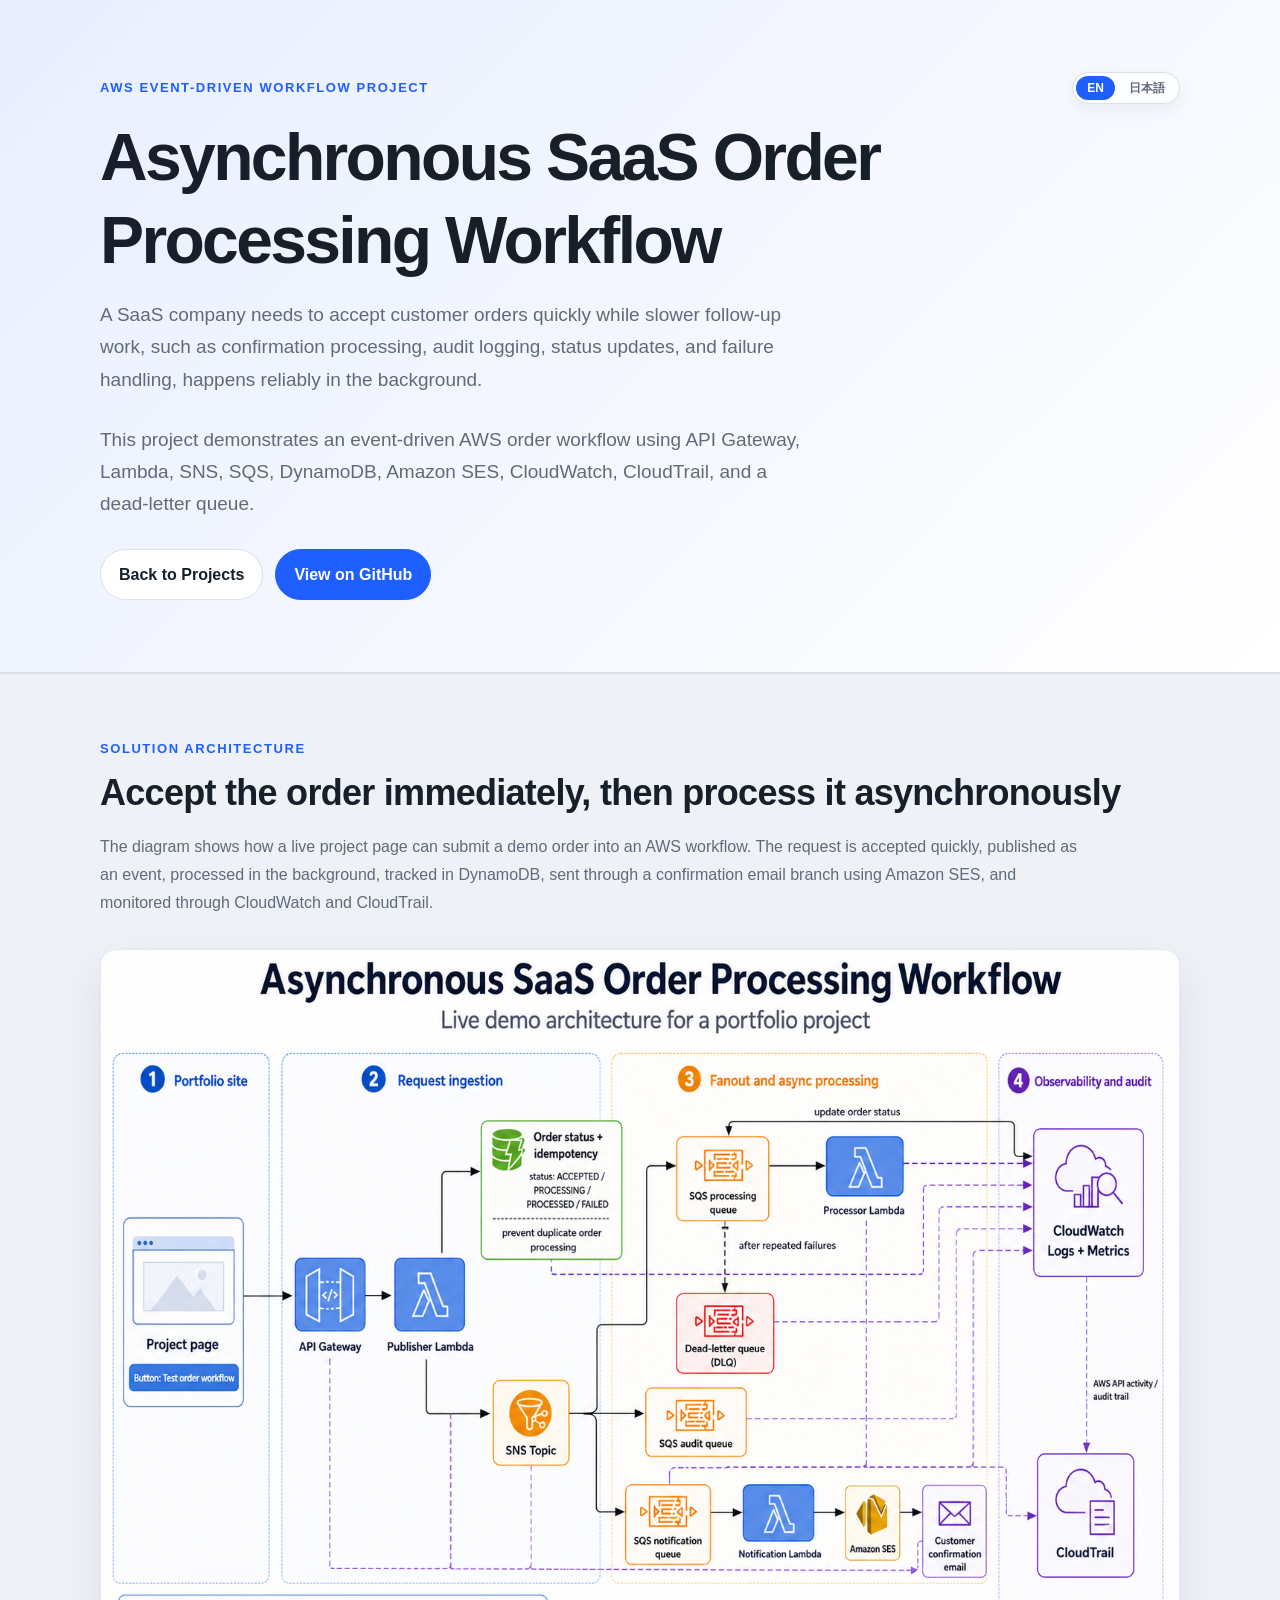
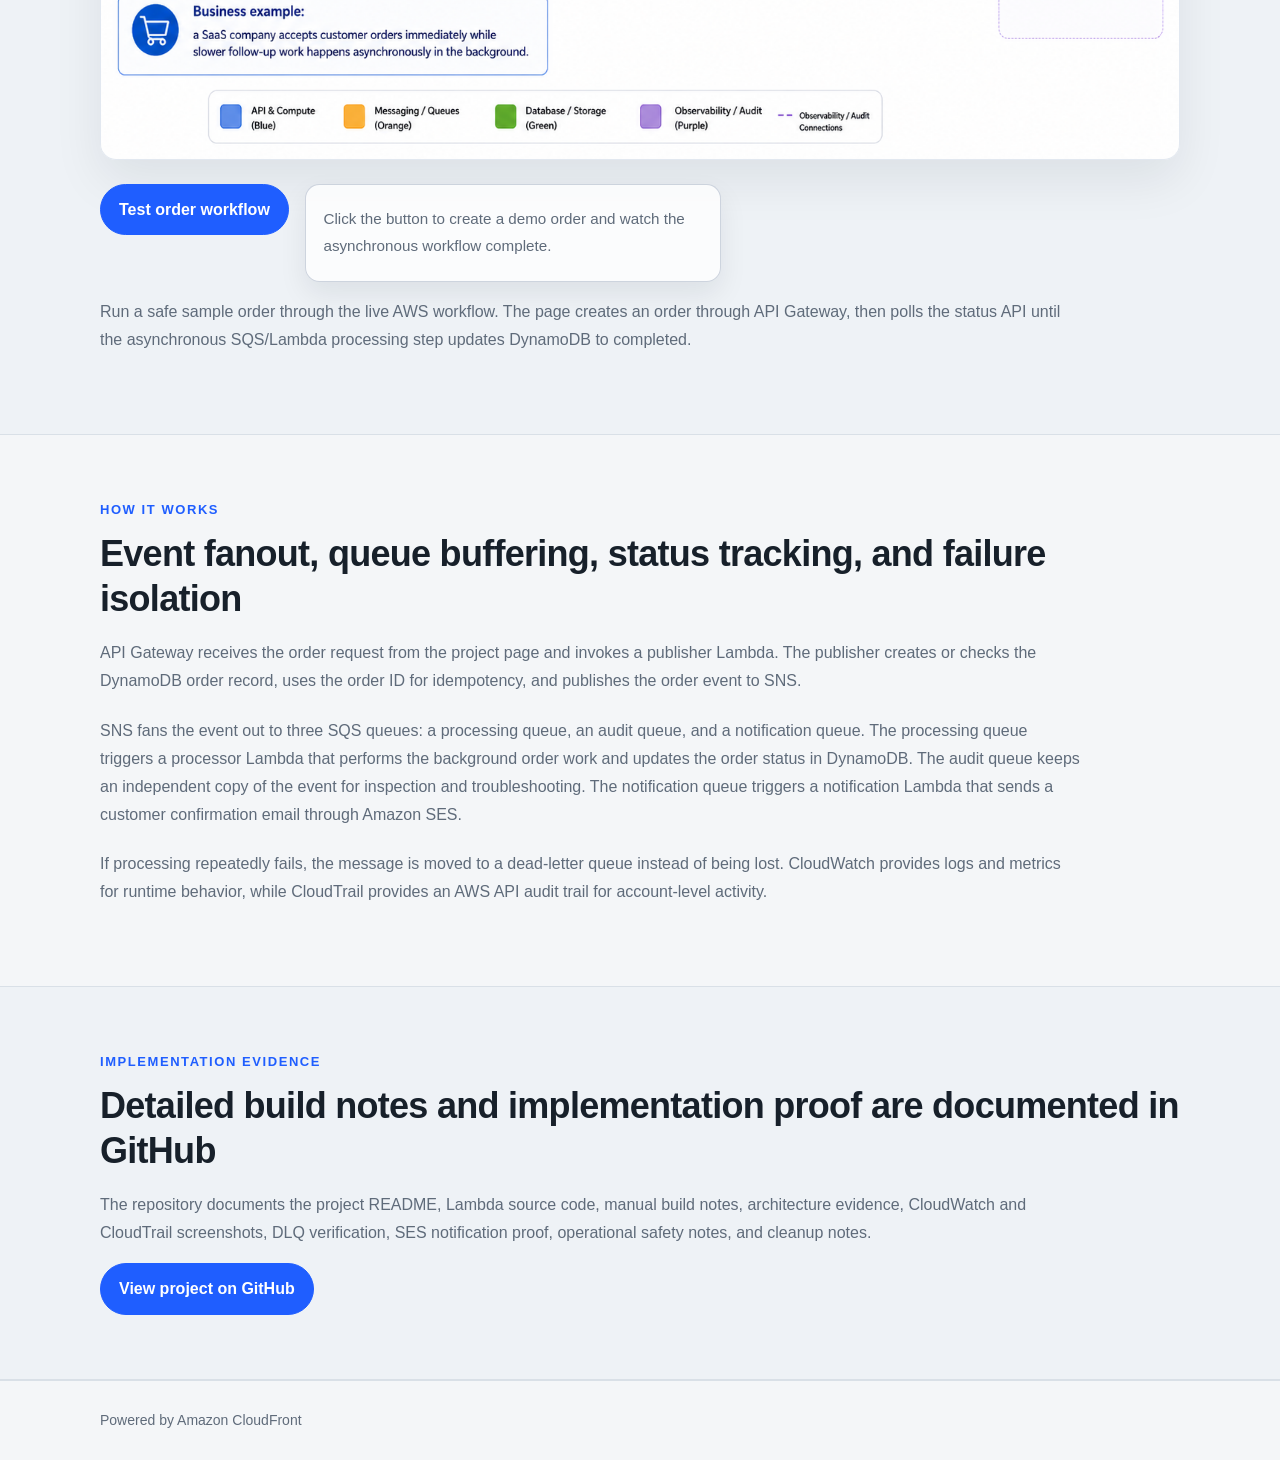
==== commit 4e30cb9c: "Fix project 3 remaining translation keys" ====
--- a/website/projects/event-driven-order-processing-workflow/index.html
+++ b/website/projects/event-driven-order-processing-workflow/index.html
@@ -102,10 +102,7 @@
 
       <p class="lead" data-i18n="project3.lead1">A SaaS company needs to accept customer orders quickly while slower follow-up work, such as confirmation processing, audit logging, status updates, and failure handling, happens reliably in the background.</p>
 
-      <p class="lead">
-        This project demonstrates an event-driven AWS order workflow using API Gateway, Lambda,
-        SNS, SQS, DynamoDB, CloudWatch, CloudTrail, and a dead-letter queue.
-      </p>
+      <p class="lead" data-i18n="project3.lead2">This project demonstrates an event-driven AWS order workflow using API Gateway, Lambda, SNS, SQS, DynamoDB, Amazon SES, CloudWatch, CloudTrail, and a dead-letter queue.</p>
 
       <div class="hero-actions">
         <a href="../../index.html#projects" class="button secondary" data-i18n="project3.backButton">Back to Projects</a>
@@ -125,9 +122,7 @@
         <p class="section-label" data-i18n="project3.solutionLabel">SOLUTION ARCHITECTURE</p>
         <h2 data-i18n="project3.solutionHeading">Accept the order immediately, then process it asynchronously</h2>
 
-        <p class="project-copy-text">The diagram shows how a live project page can submit a demo order into an AWS workflow.
-          The request is accepted quickly, published as an event, processed in the background,
-          tracked in DynamoDB, and monitored through CloudWatch and CloudTrail.</p>
+        <p class="project-copy-text" data-i18n="project3.solutionText">The diagram shows how a live project page can submit a demo order into an AWS workflow. The request is accepted quickly, published as an event, processed in the background, tracked in DynamoDB, sent through a confirmation email branch using Amazon SES, and monitored through CloudWatch and CloudTrail.</p>
 
         <img
           src="asynchronous-saas-order-processing-workflow.png"
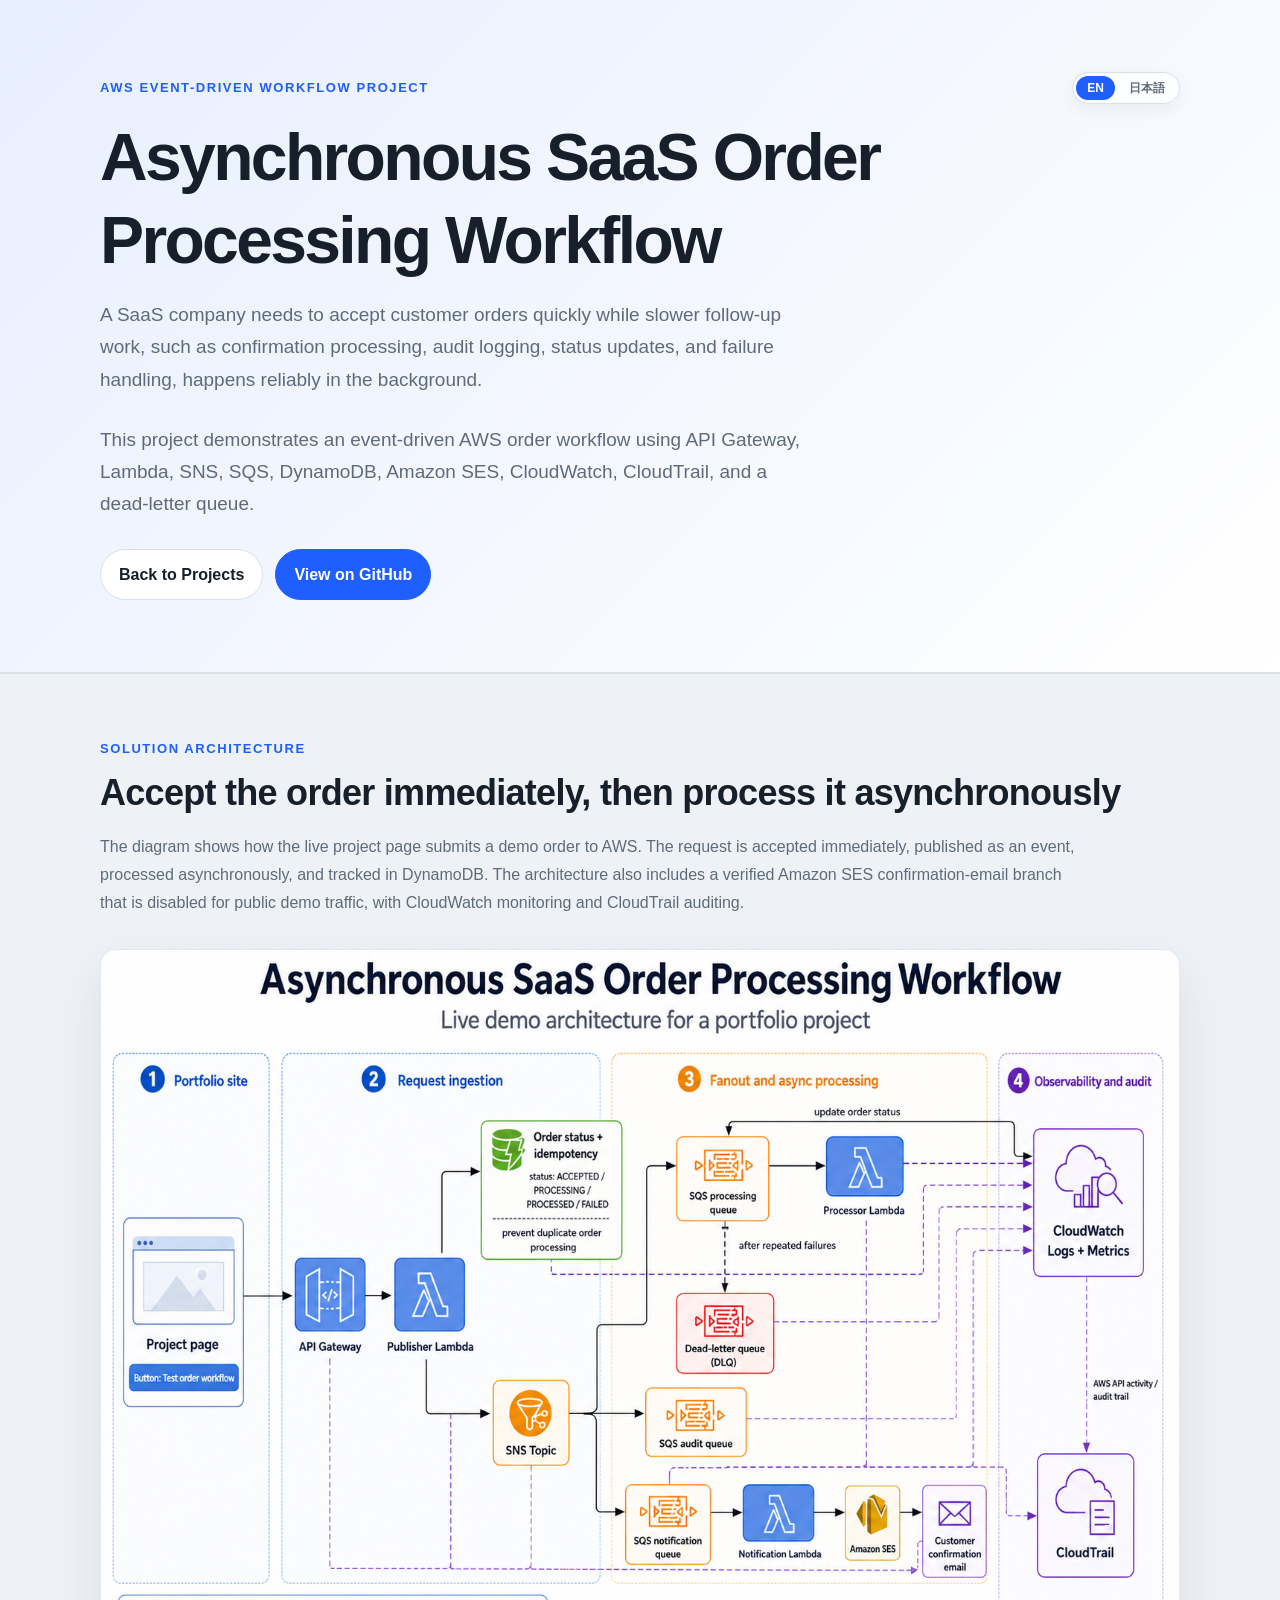
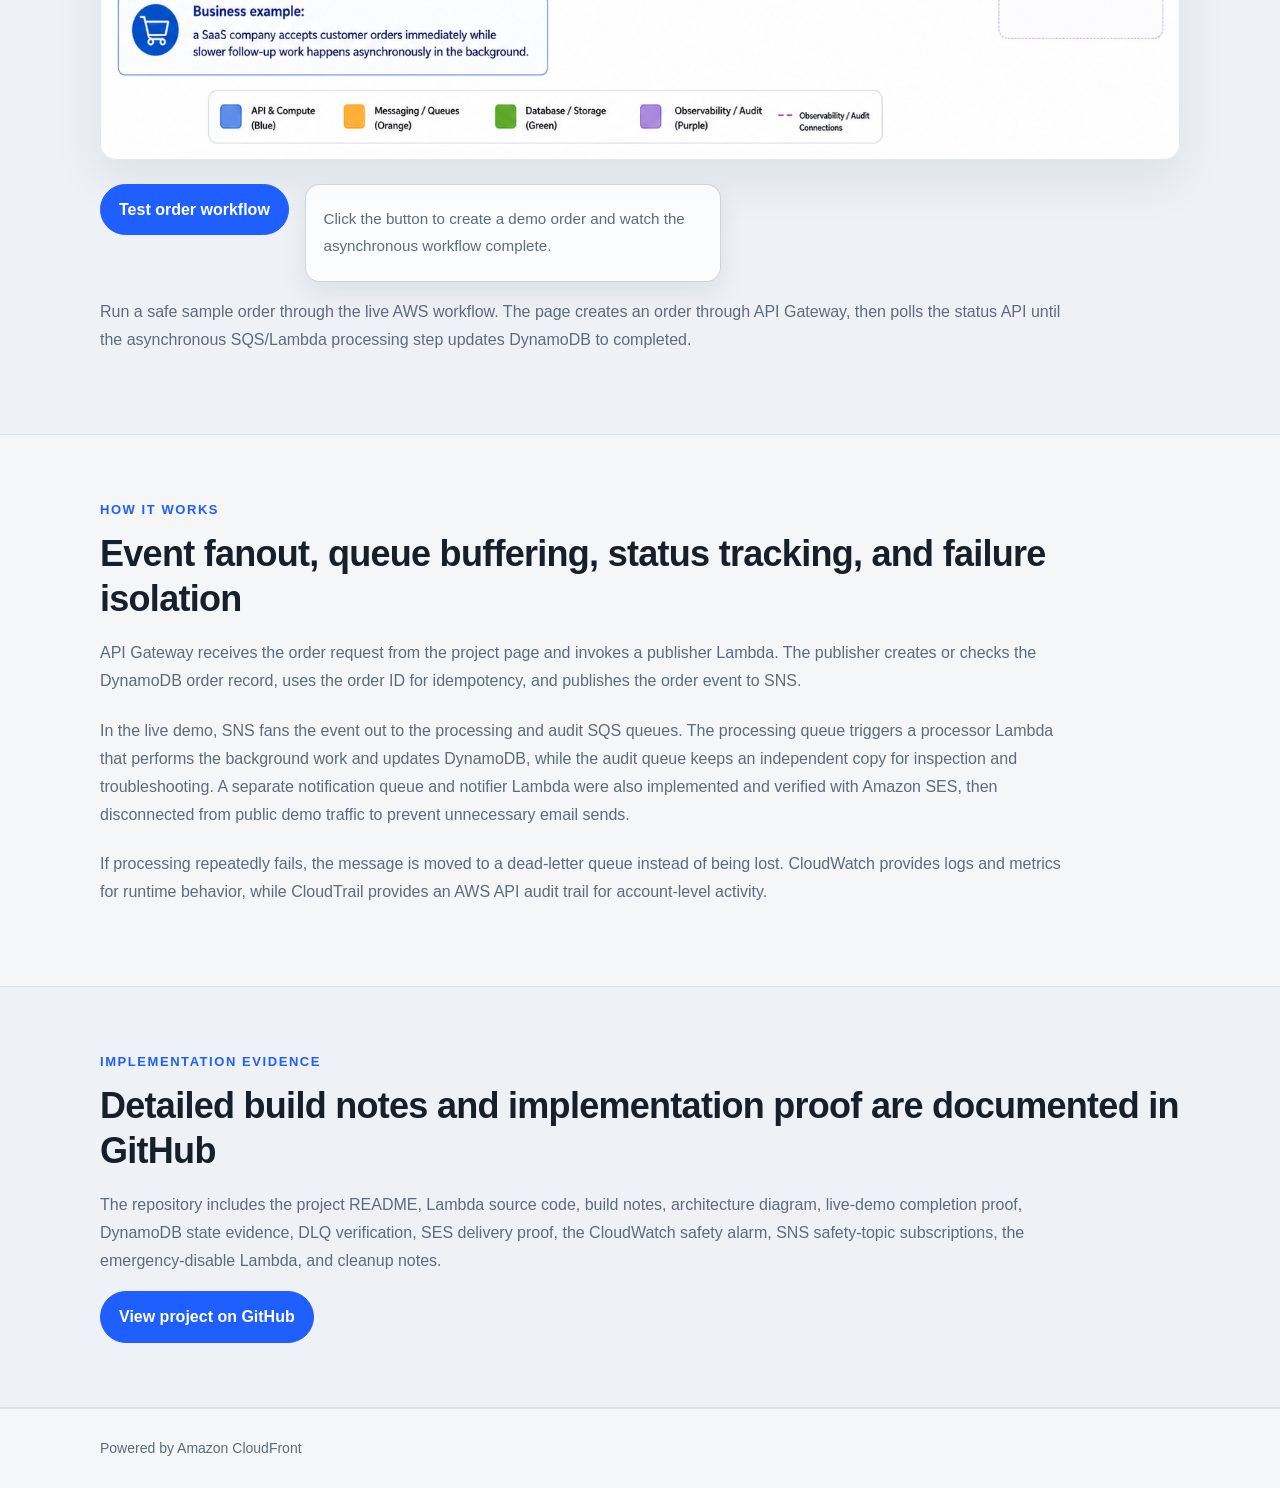
==== commit 60e97207: "Finalize Project 3 documentation and bilingual demo" ====
--- a/website/projects/event-driven-order-processing-workflow/index.html
+++ b/website/projects/event-driven-order-processing-workflow/index.html
@@ -122,7 +122,7 @@
         <p class="section-label" data-i18n="project3.solutionLabel">SOLUTION ARCHITECTURE</p>
         <h2 data-i18n="project3.solutionHeading">Accept the order immediately, then process it asynchronously</h2>
 
-        <p class="project-copy-text" data-i18n="project3.solutionText">The diagram shows how a live project page can submit a demo order into an AWS workflow. The request is accepted quickly, published as an event, processed in the background, tracked in DynamoDB, sent through a confirmation email branch using Amazon SES, and monitored through CloudWatch and CloudTrail.</p>
+        <p class="project-copy-text" data-i18n="project3.solutionText">The diagram shows how the live project page submits a demo order to AWS. The request is accepted immediately, published as an event, processed asynchronously, and tracked in DynamoDB. The architecture also includes a verified Amazon SES confirmation-email branch that is disabled for public demo traffic, with CloudWatch monitoring and CloudTrail auditing.</p>
 
         <img
           src="asynchronous-saas-order-processing-workflow.png"
@@ -149,7 +149,7 @@
 
         <p class="project-copy-text" data-i18n="project3.howText1">API Gateway receives the order request from the project page and invokes a publisher Lambda. The publisher creates or checks the DynamoDB order record, uses the order ID for idempotency, and publishes the order event to SNS.</p>
 
-        <p class="project-copy-text" data-i18n="project3.howText2">SNS fans the event out to three SQS queues: a processing queue, an audit queue, and a notification queue. The processing queue triggers a processor Lambda that performs the background order work and updates the order status in DynamoDB. The audit queue keeps an independent copy of the event for inspection and troubleshooting. The notification queue triggers a notification Lambda that sends a customer confirmation email through Amazon SES.</p>
+        <p class="project-copy-text" data-i18n="project3.howText2">In the live demo, SNS fans the event out to the processing and audit SQS queues. The processing queue triggers a processor Lambda that performs the background work and updates DynamoDB, while the audit queue keeps an independent copy for inspection and troubleshooting. A separate notification queue and notifier Lambda were also implemented and verified with Amazon SES, then disconnected from public demo traffic to prevent unnecessary email sends.</p>
 
         <p class="project-copy-text" data-i18n="project3.howText3">If processing repeatedly fails, the message is moved to a dead-letter queue instead of being lost. CloudWatch provides logs and metrics for runtime behavior, while CloudTrail provides an AWS API audit trail for account-level activity.</p>
       </div>
@@ -160,7 +160,7 @@
         <p class="section-label" data-i18n="project3.evidenceLabel">IMPLEMENTATION EVIDENCE</p>
         <h2 data-i18n="project3.evidenceHeading">Detailed build notes and implementation proof are documented in GitHub</h2>
 
-        <p class="project-copy-text" data-i18n="project3.evidenceText">The repository documents the project README, Lambda source code, manual build notes, architecture evidence, CloudWatch and CloudTrail screenshots, DLQ verification, SES notification proof, operational safety notes, and cleanup notes.</p>
+        <p class="project-copy-text" data-i18n="project3.evidenceText">The repository includes the project README, Lambda source code, build notes, architecture diagram, live-demo completion proof, DynamoDB state evidence, DLQ verification, SES delivery proof, the CloudWatch safety alarm, SNS safety-topic subscriptions, the emergency-disable Lambda, and cleanup notes.</p>
 
         <a
           href="https://github.com/lisochronal-glitch/cloud-operations-sprint/tree/main/projects/event-driven-order-processing-workflow"
@@ -184,6 +184,48 @@
 
   const project3DemoButton = document.getElementById("project3-demo-button");
   const project3DemoResult = document.getElementById("project3-demo-result");
+
+  const project3DemoCopy = {
+    en: {
+      buttonLabel: "Test order workflow",
+      temporarilyDisabled: "The live demo is temporarily disabled.",
+      creating: "Creating demo order...",
+      orderConfirmed: "Order confirmed.",
+      orderId: "Order ID",
+      orderStatus: "Order status",
+      backgroundWorkflow: "Background workflow",
+      unknown: "UNKNOWN",
+      requestFailed: "Demo request failed.",
+      createFailed: "Failed to create demo order.",
+      statusFailed: "Failed to retrieve demo order status.",
+      timeout: "The order was created, but the background workflow did not complete before polling ended."
+    },
+    ja: {
+      buttonLabel: "注文処理を試す",
+      temporarilyDisabled: "ライブデモは一時的に無効になっています。",
+      creating: "デモ注文を作成しています...",
+      orderConfirmed: "注文を受け付けました。",
+      orderId: "注文ID",
+      orderStatus: "注文ステータス",
+      backgroundWorkflow: "バックグラウンド処理",
+      unknown: "不明",
+      requestFailed: "デモリクエストに失敗しました。",
+      createFailed: "デモ注文の作成に失敗しました。",
+      statusFailed: "注文ステータスの取得に失敗しました。",
+      timeout: "注文は作成されましたが、ポーリング終了前にバックグラウンド処理が完了しませんでした。"
+    }
+  };
+
+  function getProject3DemoCopy() {
+    const activeLanguageButton = document.querySelector(
+      ".lang-button.active"
+    );
+
+    const language =
+      activeLanguageButton?.dataset.lang === "ja" ? "ja" : "en";
+
+    return project3DemoCopy[language];
+  }
 
   function setProject3DemoHtml(lines, isError = false) {
     project3DemoResult.innerHTML = "";
@@ -222,7 +264,7 @@
     const data = await response.json();
 
     if (!response.ok) {
-      throw new Error(data.message || "Failed to create demo order.");
+      throw new Error(data.message || getProject3DemoCopy().createFailed);
     }
 
     return data;
@@ -233,7 +275,7 @@
     const data = await response.json();
 
     if (!response.ok) {
-      throw new Error(data.message || "Failed to retrieve demo order status.");
+      throw new Error(data.message || getProject3DemoCopy().statusFailed);
     }
 
     return data;
@@ -242,12 +284,21 @@
   async function waitForWorkflowCompletion(orderId) {
     for (let attempt = 1; attempt <= 10; attempt += 1) {
       const status = await getDemoOrderStatus(orderId);
+      const copy = getProject3DemoCopy();
 
       setProject3DemoHtml([
-        { text: "Order confirmed.", strong: true },
-        { text: `Order ID: ${orderId}` },
-        { text: `Order status: ${status.orderStatus || "UNKNOWN"}` },
-        { text: `Background workflow: ${status.backgroundStatus || "UNKNOWN"}` }
+        { text: copy.orderConfirmed, strong: true },
+        { text: `${copy.orderId}: ${orderId}` },
+        {
+          text:
+            `${copy.orderStatus}: ` +
+            `${status.orderStatus || copy.unknown}`
+        },
+        {
+          text:
+            `${copy.backgroundWorkflow}: ` +
+            `${status.backgroundStatus || copy.unknown}`
+        }
       ]);
 
       if (status.backgroundStatus === "COMPLETED") {
@@ -257,50 +308,69 @@
       await new Promise((resolve) => setTimeout(resolve, 1500));
     }
 
-    throw new Error("The order was created, but the background workflow did not complete before polling ended.");
+    throw new Error(getProject3DemoCopy().timeout);
   }
 
   if (project3DemoButton && project3DemoResult) {
     project3DemoButton.addEventListener("click", async () => {
+      const copy = getProject3DemoCopy();
+
       if (!project3DemoEnabled) {
         setProject3DemoHtml([
-          { text: "The live demo is temporarily disabled." }
+          { text: copy.temporarilyDisabled }
         ]);
         return;
       }
 
-      const originalButtonText = project3DemoButton.textContent;
       const orderId = createDemoOrderId();
 
       project3DemoButton.disabled = true;
-      project3DemoButton.textContent = "Creating demo order...";
+      project3DemoButton.textContent = copy.creating;
 
       try {
         setProject3DemoHtml([
-          { text: "Creating demo order..." },
-          { text: `Order ID: ${orderId}` }
+          { text: copy.creating },
+          { text: `${copy.orderId}: ${orderId}` }
         ]);
 
         const createdOrder = await createDemoOrder(orderId);
+        const currentCopy = getProject3DemoCopy();
 
         setProject3DemoHtml([
-          { text: "Order confirmed.", strong: true },
-          { text: `Order ID: ${createdOrder.orderId || orderId}` },
-          { text: `Order status: ${createdOrder.orderStatus || "CONFIRMED"}` },
-          { text: `Background workflow: ${createdOrder.backgroundStatus || "PENDING"}` }
+          { text: currentCopy.orderConfirmed, strong: true },
+          {
+            text:
+              `${currentCopy.orderId}: ` +
+              `${createdOrder.orderId || orderId}`
+          },
+          {
+            text:
+              `${currentCopy.orderStatus}: ` +
+              `${createdOrder.orderStatus || "CONFIRMED"}`
+          },
+          {
+            text:
+              `${currentCopy.backgroundWorkflow}: ` +
+              `${createdOrder.backgroundStatus || "PENDING"}`
+          }
         ]);
 
-        await waitForWorkflowCompletion(createdOrder.orderId || orderId);
+        await waitForWorkflowCompletion(
+          createdOrder.orderId || orderId
+        );
 
       } catch (error) {
+        const currentCopy = getProject3DemoCopy();
+
         setProject3DemoHtml([
-          { text: "Demo request failed." },
+          { text: currentCopy.requestFailed },
           { text: error.message }
         ], true);
 
       } finally {
         project3DemoButton.disabled = false;
-        project3DemoButton.textContent = originalButtonText;
+        project3DemoButton.textContent =
+          getProject3DemoCopy().buttonLabel;
       }
     });
   }
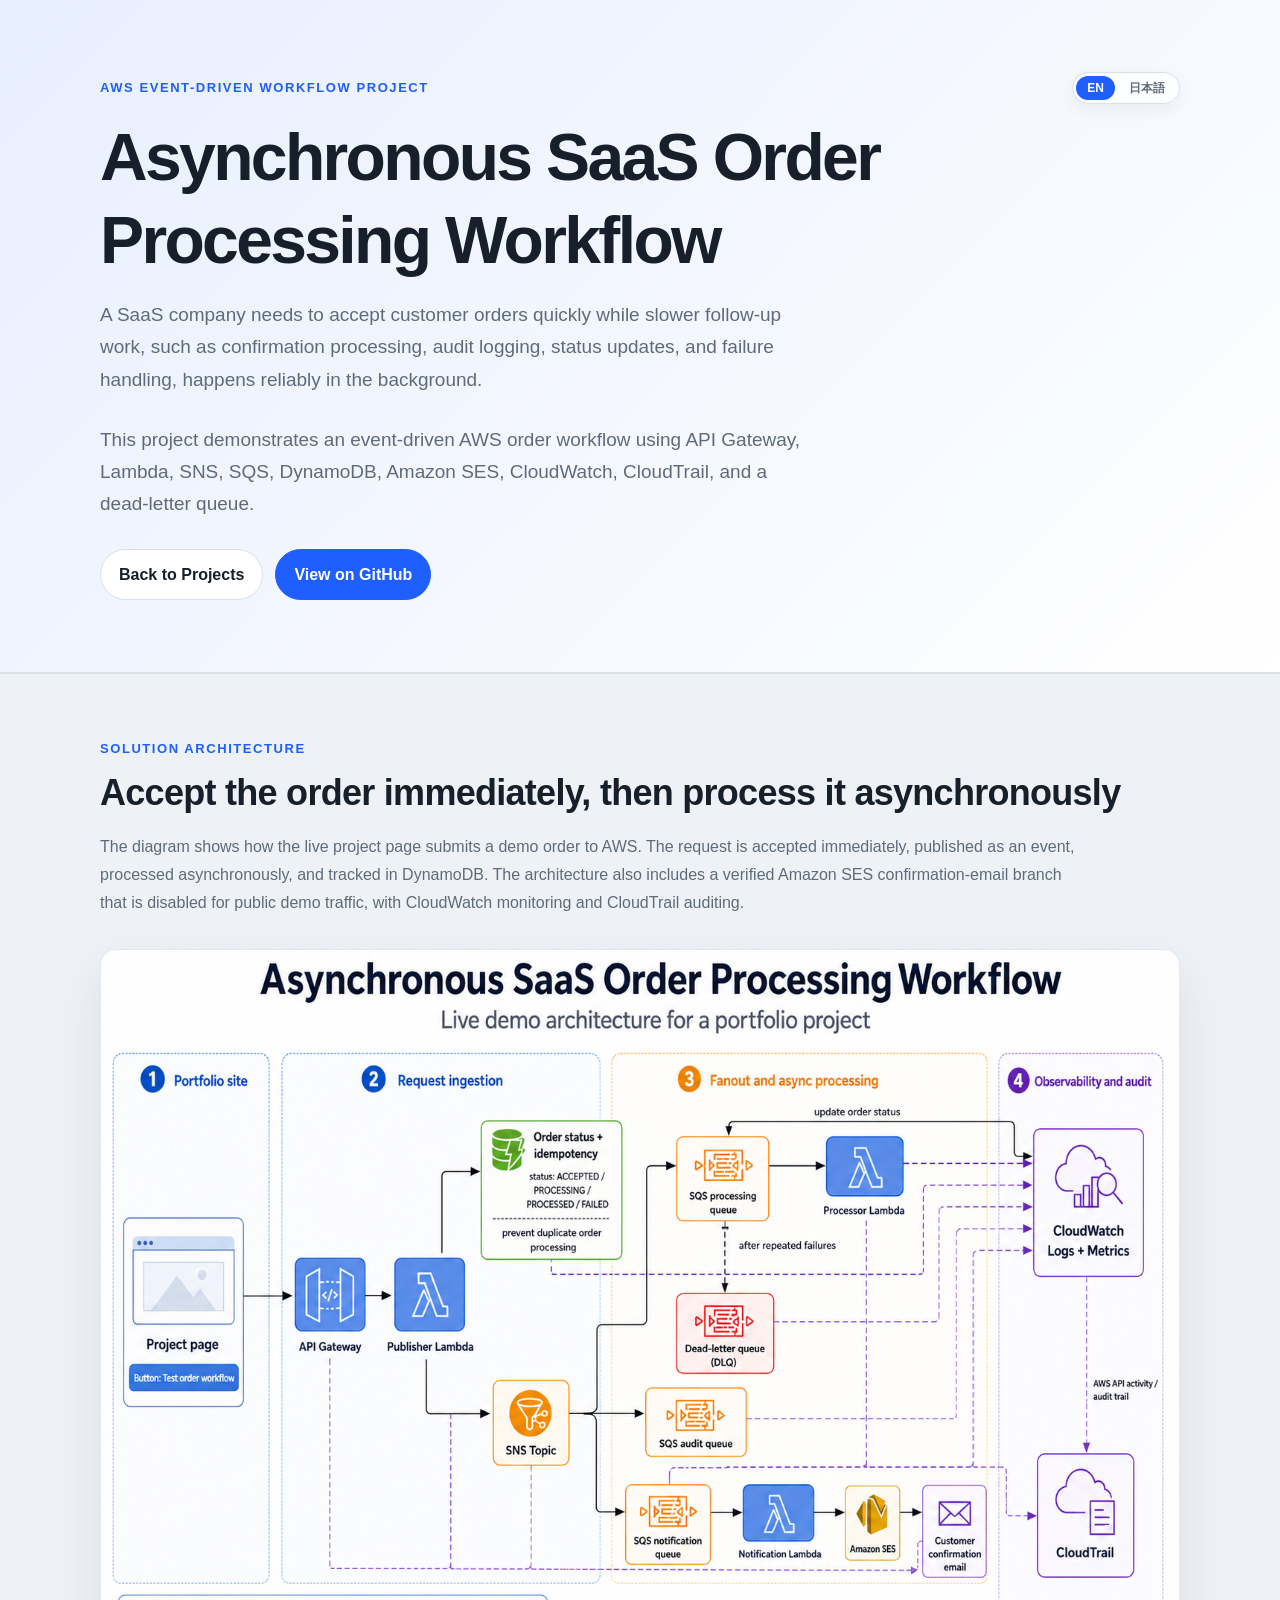
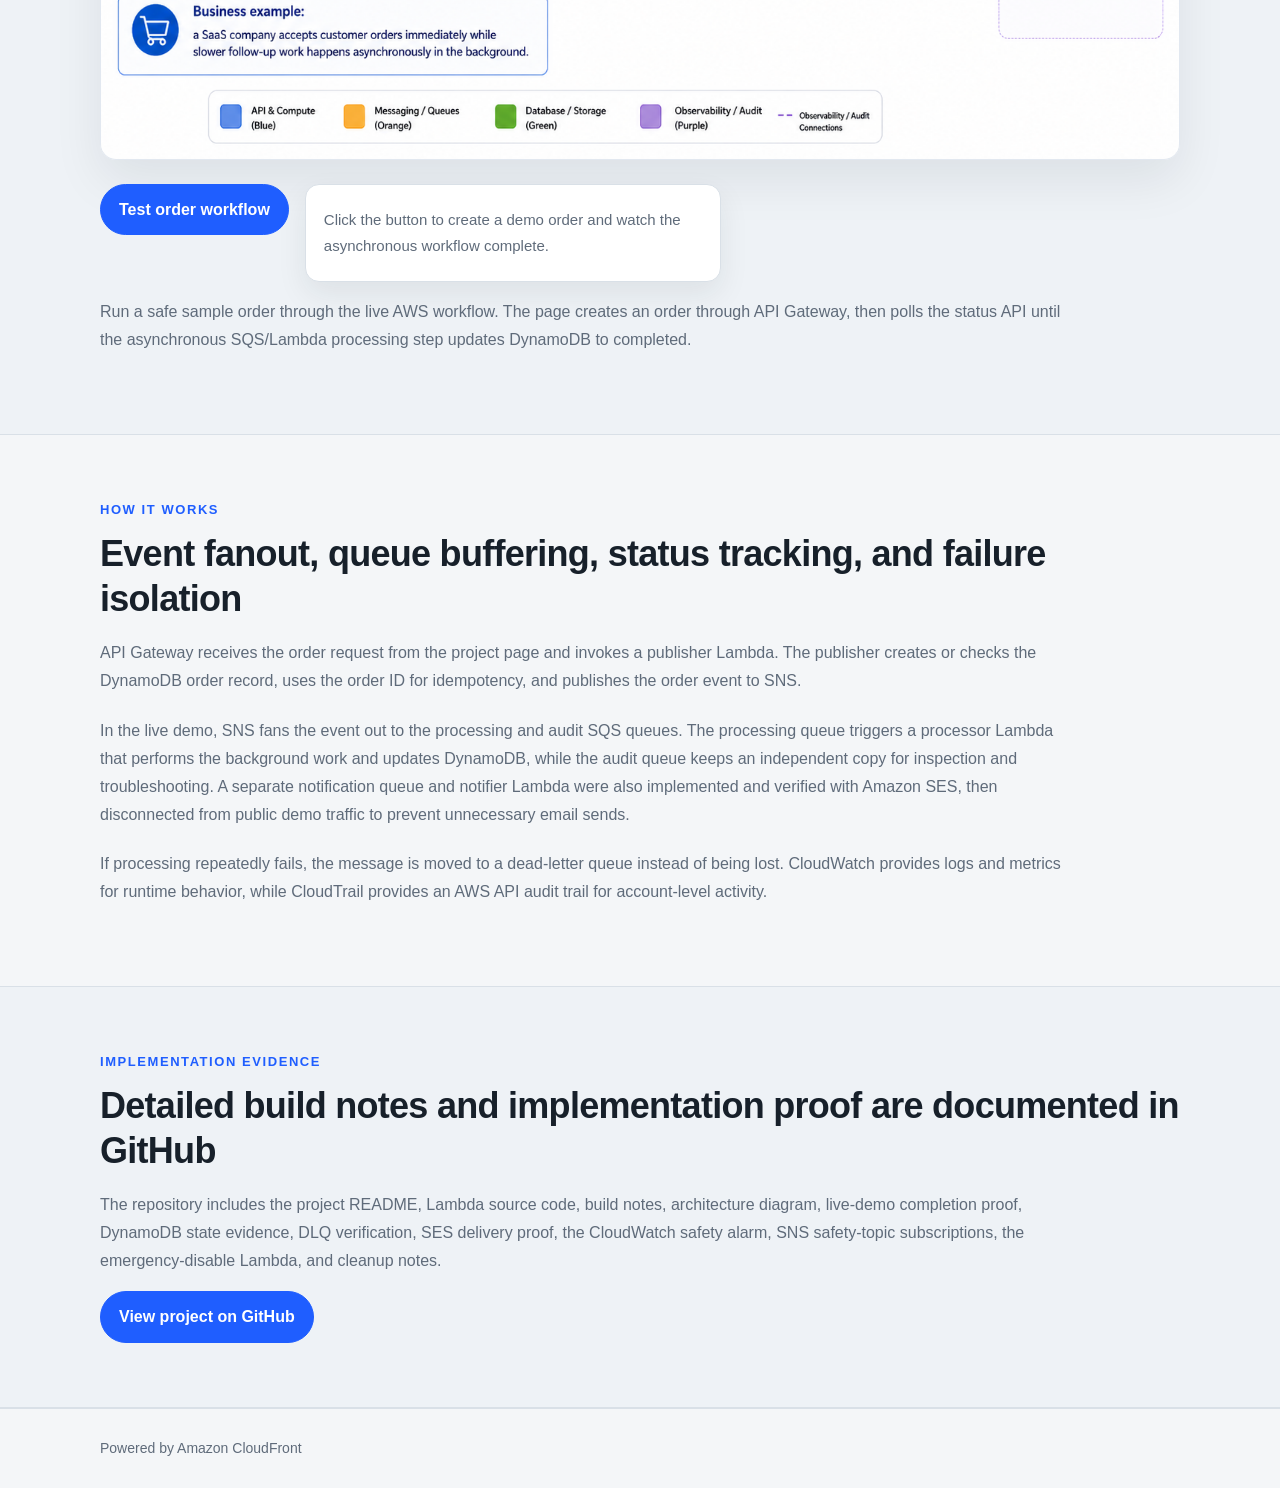
==== commit 38402a3d: "chore(site): add meta/OG tags, consolidate demo panel CSS, tighten skills claims" ====
--- a/website/projects/event-driven-order-processing-workflow/index.html
+++ b/website/projects/event-driven-order-processing-workflow/index.html
@@ -4,88 +4,9 @@
   <meta charset="UTF-8">
   <meta name="viewport" content="width=device-width, initial-scale=1.0">
   <title>Asynchronous SaaS Order Processing Workflow | AWS / Cloud Operations Portfolio</title>
+  <meta name="description" content="Asynchronous AWS order workflow with API Gateway, Lambda, SNS, SQS and DynamoDB, a live demo, verified dead-letter handling, and automated emergency containment.">
+  <link rel="icon" href="../../favicon.ico" sizes="any">
   <link rel="stylesheet" href="../../style.css">
-
-
-
-
-
-
-
-
-<style>
-  .workflow-demo-panel {
-    display: flex;
-    align-items: flex-start;
-    gap: 1rem;
-    flex-wrap: wrap;
-    margin: 1.5rem 0 1rem;
-  }
-
-  .workflow-demo-button {
-    appearance: none;
-    border: 0;
-    border-radius: 999px;
-    background: #2563eb;
-    color: #ffffff;
-    padding: 0.85rem 1.25rem;
-    font: inherit;
-    font-size: 0.95rem;
-    font-weight: 800;
-    line-height: 1;
-    cursor: pointer;
-    box-shadow: 0 10px 22px rgba(37, 99, 235, 0.24);
-    white-space: nowrap;
-  }
-
-  .workflow-demo-button:hover {
-    background: #1d4ed8;
-  }
-
-  .workflow-demo-button:disabled {
-    opacity: 0.72;
-    cursor: wait;
-  }
-
-  .workflow-demo-result {
-    width: min(100%, 26rem);
-    padding: 1rem 1.1rem;
-    border: 1px solid rgba(148, 163, 184, 0.45);
-    border-radius: 0.9rem;
-    background: rgba(255, 255, 255, 0.78);
-    box-shadow: 0 12px 28px rgba(15, 23, 42, 0.08);
-  }
-
-  .workflow-demo-result p {
-    margin: 0.35rem 0;
-    font-size: 0.95rem;
-  }
-
-  .demo-result-strong {
-    color: #0f172a;
-    font-weight: 800;
-  }
-
-  .demo-result-error {
-    color: #b91c1c;
-    font-weight: 700;
-  }
-
-  @media (max-width: 720px) {
-    .workflow-demo-panel {
-      display: block;
-    }
-
-    .workflow-demo-button,
-    .workflow-demo-result {
-      width: 100%;
-    }
-
-    .workflow-demo-result {
-      margin-top: 0.85rem;
-    }
-  }
-</style>
 </head>
 <body data-page-title-key="project3.pageTitle">
   <header class="site-header">
--- a/website/style.css
+++ b/website/style.css
@@ -404,6 +404,12 @@
   margin-bottom: 0;
 }
 
+.contact-panel p {
+  margin: 10px 0 0;
+  color: var(--muted);
+  max-width: 60ch;
+}
+
 .contact-links {
   display: flex;
   flex-wrap: wrap;
@@ -610,37 +616,76 @@
   border-top: 1px solid var(--line);
 }
 
-/* Project 3 live demo button: match normal portfolio buttons */
-html body #project3-demo-button.workflow-demo-button {
-  display: inline-block !important;
-  width: auto !important;
-  height: auto !important;
-  min-width: 0 !important;
-  min-height: 0 !important;
-  max-width: none !important;
-  max-height: none !important;
-  border-radius: 999px !important;
-  padding: 11px 18px !important;
-  font: inherit !important;
-  font-weight: 700 !important;
-  line-height: 1.7 !important;
-  border: 1px solid var(--accent) !important;
-  background: var(--accent) !important;
-  color: white !important;
-  box-shadow: none !important;
-  cursor: pointer !important;
-  white-space: nowrap !important;
-  text-align: center !important;
-}
-
-html body #project3-demo-button.workflow-demo-button:hover {
-  background: var(--accent-dark) !important;
-  text-decoration: none !important;
-}
-
-html body #project3-demo-button.workflow-demo-button:disabled {
-  opacity: 0.72 !important;
-  cursor: wait !important;
+/* Live demo panel (project detail pages) */
+.workflow-demo-panel {
+  display: flex;
+  align-items: flex-start;
+  gap: 16px;
+  flex-wrap: wrap;
+  margin: 24px 0 16px;
+}
+
+.workflow-demo-button {
+  display: inline-block;
+  border-radius: 999px;
+  padding: 11px 18px;
+  font: inherit;
+  font-weight: 700;
+  line-height: 1.7;
+  border: 1px solid var(--accent);
+  background: var(--accent);
+  color: white;
+  cursor: pointer;
+  white-space: nowrap;
+}
+
+.workflow-demo-button:hover {
+  background: var(--accent-dark);
+}
+
+.workflow-demo-button:disabled {
+  opacity: 0.72;
+  cursor: wait;
+}
+
+.workflow-demo-result {
+  width: min(100%, 26rem);
+  padding: 16px 18px;
+  background: var(--panel);
+  border: 1px solid var(--line);
+  border-radius: 14px;
+  box-shadow: var(--shadow);
+}
+
+.workflow-demo-result p {
+  margin: 6px 0;
+  font-size: 15px;
+  color: var(--muted);
+}
+
+.demo-result-strong {
+  color: var(--text);
+  font-weight: 800;
+}
+
+.demo-result-error {
+  color: #b3261e;
+  font-weight: 700;
+}
+
+@media (max-width: 720px) {
+  .workflow-demo-panel {
+    display: block;
+  }
+
+  .workflow-demo-button,
+  .workflow-demo-result {
+    width: 100%;
+  }
+
+  .workflow-demo-result {
+    margin-top: 14px;
+  }
 }
 
 
